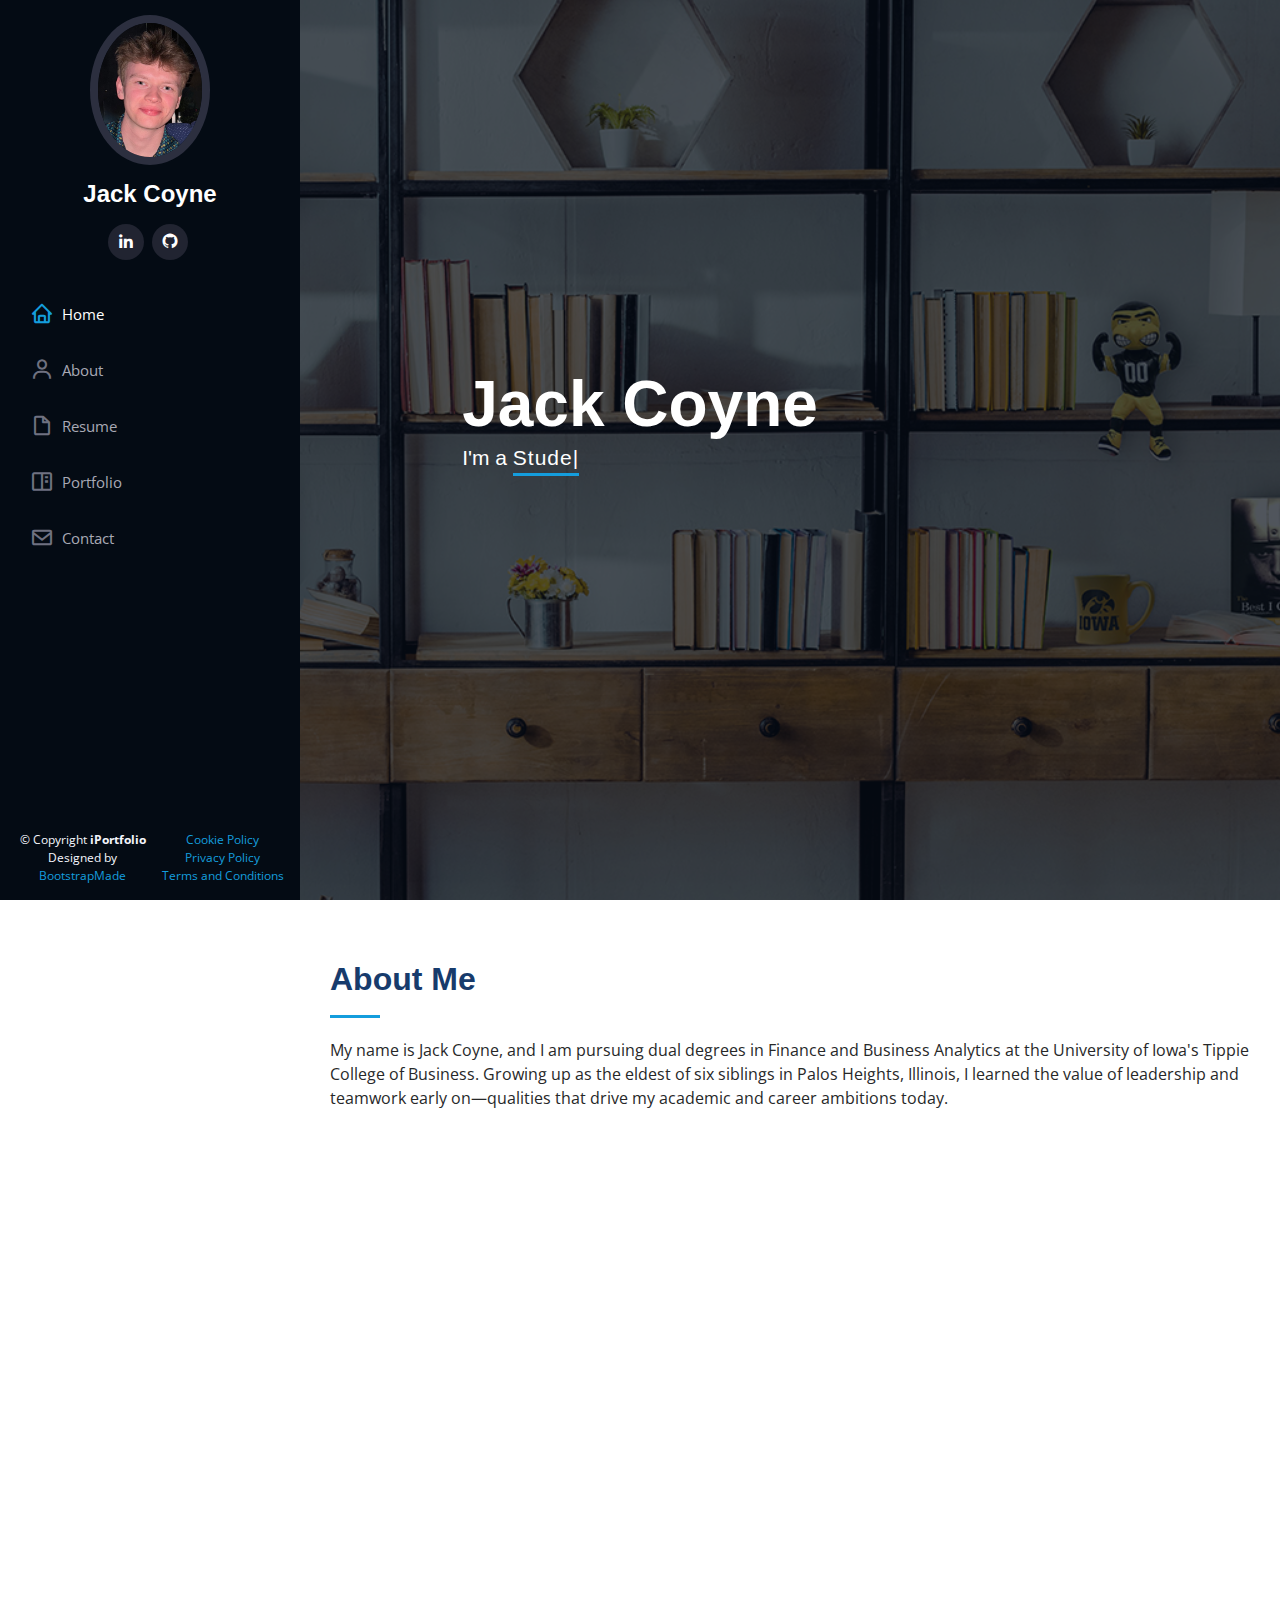
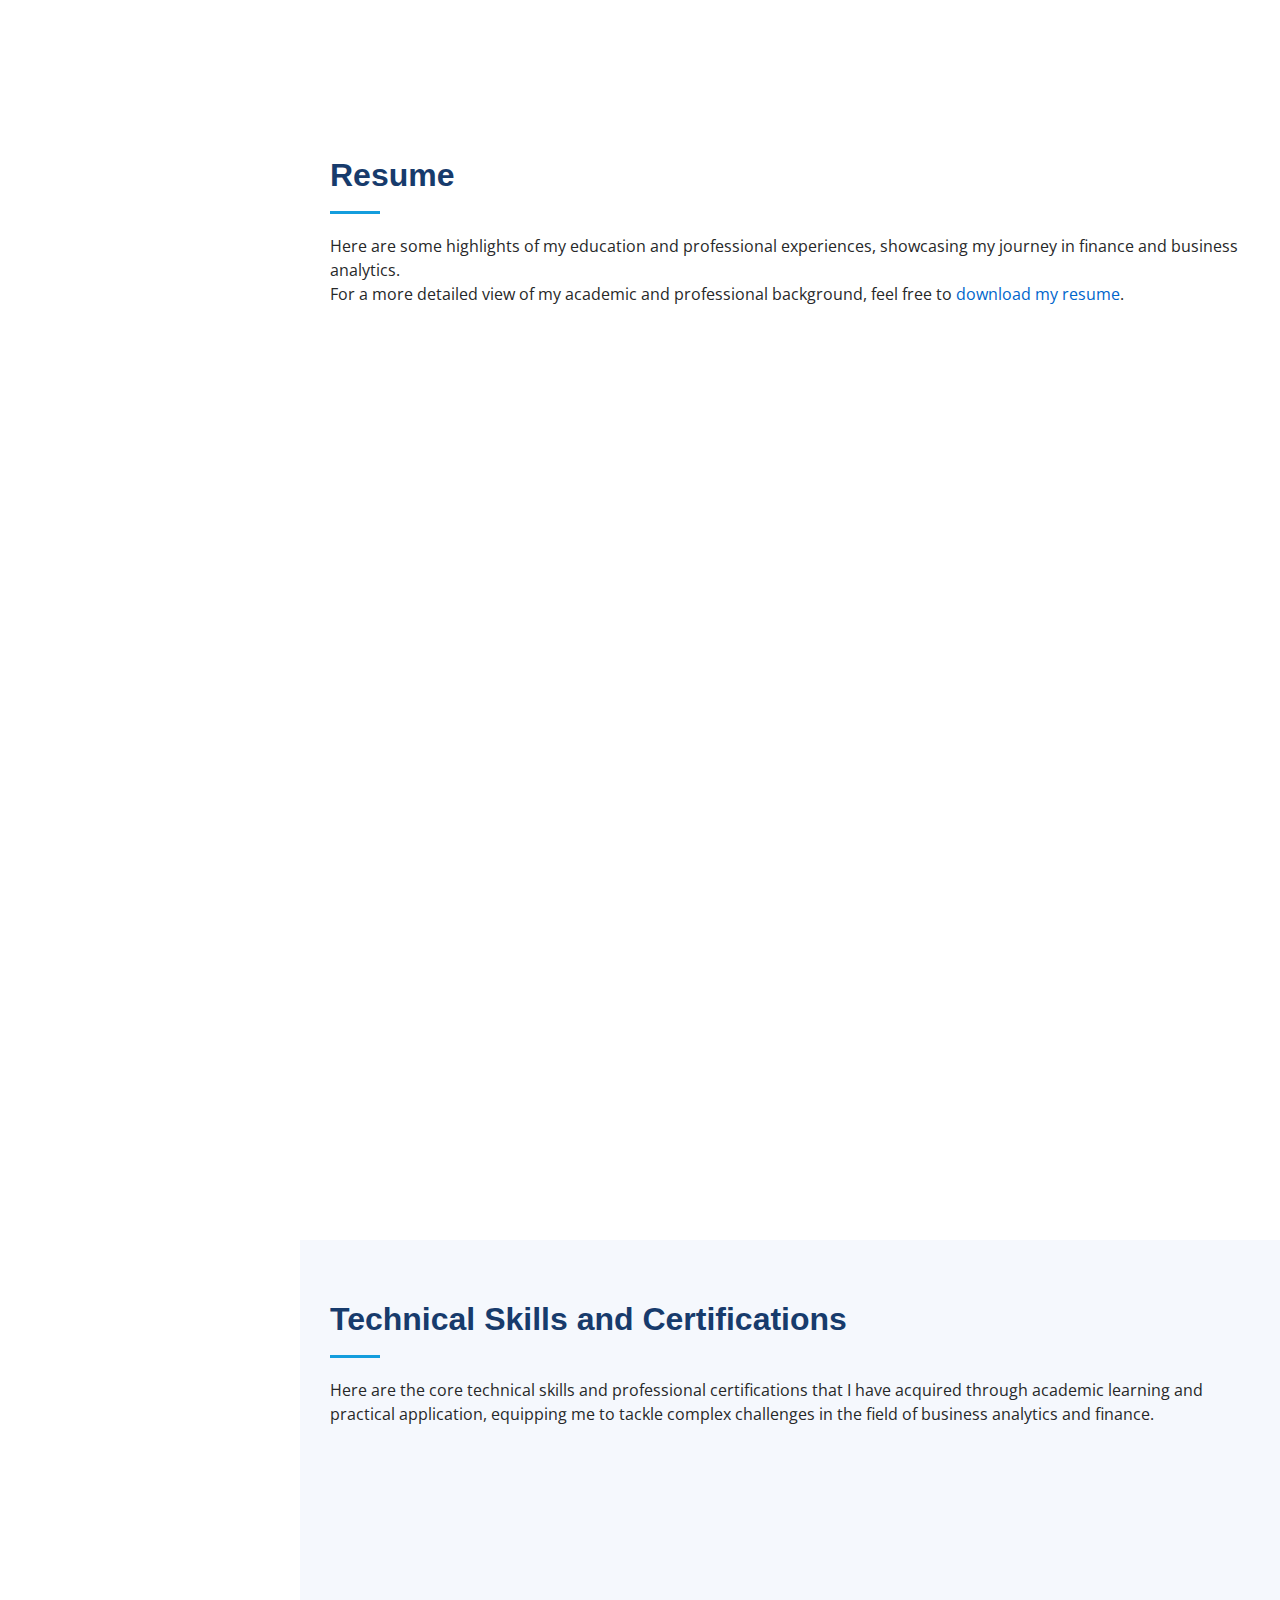
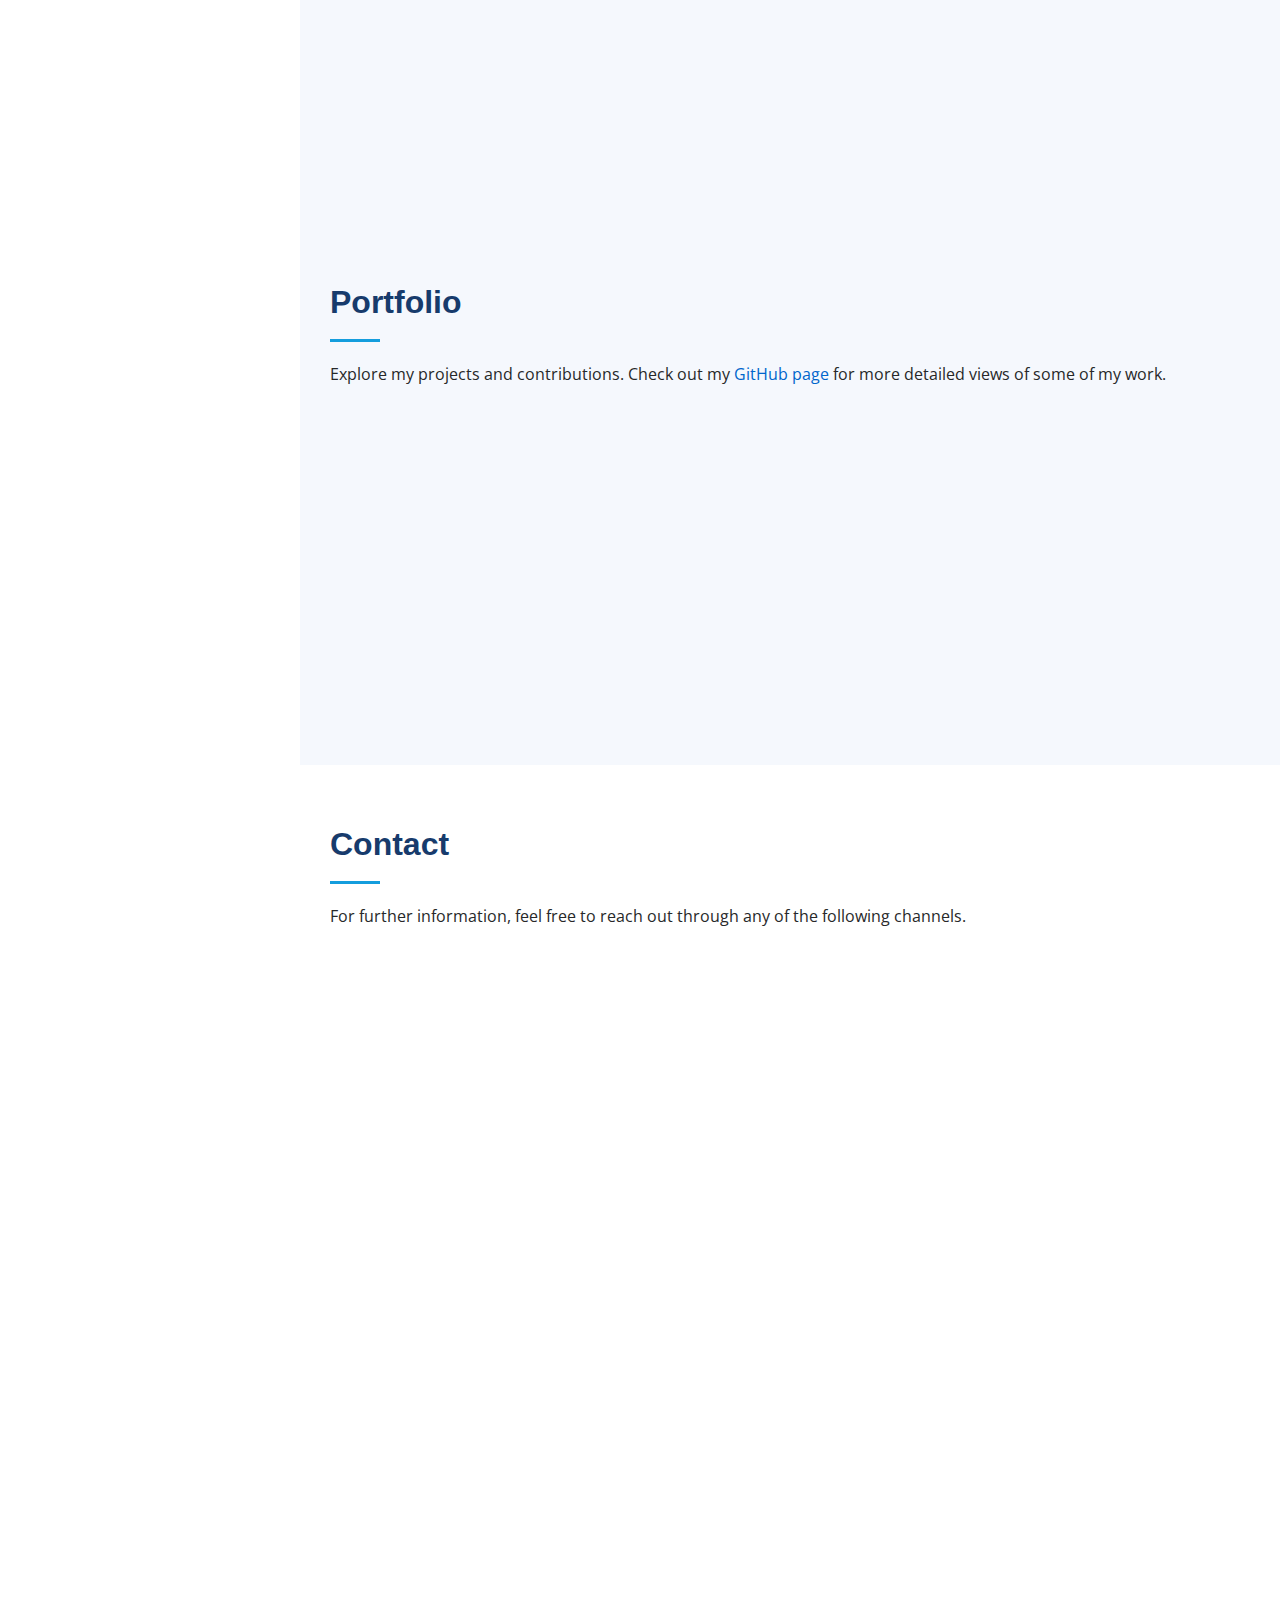
==== index.html @ c8253c07 "edits" ====
<!DOCTYPE html>
<html lang="en">

<head>
  <meta charset="utf-8">
  <meta content="width=device-width, initial-scale=1.0" name="viewport">

  <title>Jack Coyne Portfolio</title>
  <meta content="" name="description">
  <meta content="" name="keywords">

  <!-- Favicons -->
  <link href="assets/img/favicon.png" rel="icon">
  <link href="assets/img/apple-touch-icon.png" rel="apple-touch-icon">

  <!-- Google Fonts -->
  <link href="https://fonts.googleapis.com/css?family=Open+Sans:300,300i,400,400i,600,600i,700,700i&amp;Raleway:300,300i,400,400i,500,500i,600,600i,700,700i&amp;Poppins:300,300i,400,400i,500,500i,600,600i,700,700i" rel="stylesheet">

  <!-- Vendor CSS Files -->
  <link href="assets/vendor/aos/aos.css" rel="stylesheet">
  <link href="assets/vendor/bootstrap/css/bootstrap.min.css" rel="stylesheet">
  <link href="assets/vendor/bootstrap-icons/bootstrap-icons.css" rel="stylesheet">
  <link href="assets/vendor/boxicons/css/boxicons.min.css" rel="stylesheet">
  <link href="assets/vendor/glightbox/css/glightbox.min.css" rel="stylesheet">
  <link href="assets/vendor/swiper/swiper-bundle.min.css" rel="stylesheet">

  <!-- Template Main CSS File -->
  <link href="assets/css/style.css" rel="stylesheet">

  <!-- =======================================================
  * Template Name: iPortfolio
  * Template URL: https://bootstrapmade.com/iportfolio-bootstrap-portfolio-websites-template/
  * Updated: Mar 17 2024 with Bootstrap v5.3.3
  * Author: BootstrapMade.com
  * License: https://bootstrapmade.com/license/
  ======================================================== -->
</head>

<body>

  <!-- ======= Mobile nav toggle button ======= -->
  <i class="bi bi-list mobile-nav-toggle d-xl-none"></i>

  <!-- ======= Header ======= -->
  <header id="header">
    <div class="d-flex flex-column">

      <div class="profile">
        <img src="assets/img/profile-img.jpg" alt="" class="img-fluid rounded-circle">
        <h1 class="text-light"><a href="#hero">Jack Coyne</a></h1>
        <div class="social-links mt-3 text-center">
          <a href="https://www.linkedin.com/in/jackdcoyne/" class="linkedin" aria-label="Visit my LinkedIn profile"><i class="bx bxl-linkedin"></i></a>
          <a href="https://github.com/jackdcoyne" class="github" aria-label="Visit my GitHub profile"><i class="bx bxl-github"></i></a>
        </div>
      </div>

      <nav id="navbar" class="nav-menu navbar">
        <ul>
          <li><a href="#hero" class="nav-link scrollto active"><i class="bx bx-home"></i> <span>Home</span></a></li>
          <li><a href="#about" class="nav-link scrollto"><i class="bx bx-user"></i> <span>About</span></a></li>
          <li><a href="#resume" class="nav-link scrollto"><i class="bx bx-file-blank"></i> <span>Resume</span></a></li>
          <li><a href="#portfolio" class="nav-link scrollto"><i class="bx bx-book-content"></i> <span>Portfolio</span></a></li>
          <li><a href="#contact" class="nav-link scrollto"><i class="bx bx-envelope"></i> <span>Contact</span></a></li>
        </ul>
      </nav><!-- .nav-menu -->
    </div>
  </header><!-- End Header -->

  <!-- ======= Hero Section ======= -->
  <section id="hero" class="d-flex flex-column justify-content-center align-items-center">
    <div class="hero-container" data-aos="fade-in">
      <h1>Jack Coyne</h1>
      <p>I'm a <span class="typed" data-typed-items="Student at University of Iowa"></span></p>
    </div>
  </section><!-- End Hero -->
  
  <!-- ======= Main Section ======= -->
  <main id="main">
  
    <!-- ======= About Section ======= -->
    <section id="about" class="about">
      <div class="container">
        <div class="section-title">
          <h2>About Me</h2>
          <p>My name is Jack Coyne, and I am pursuing dual degrees in Finance and Business Analytics at the University of Iowa's Tippie College of Business. Growing up as the eldest of six siblings in Palos Heights, Illinois, I learned the value of leadership and teamwork early on—qualities that drive my academic and career ambitions today.</p>
        </div>

        <div class="row">
          <div class="col-lg-4" data-aos="fade-right">
            <img src="assets/img/profile-img.jpg" class="img-fluid" alt="">
          </div>
          <div class="col-lg-8 pt-4 pt-lg-0 content" data-aos="fade-left">
            <h3>Connecting Theory with Practice</h3>
            <p>
              In my studies, I actively seek to apply theoretical knowledge in practical settings, exploring the intersections of market trends and data-driven decision-making. My coursework and hands-on experiences, ranging from managing databases to designing user-centric digital products, underscore the importance of ethical standards and analytical precision in finance.
            </p>
            <div class="row">
              <div class="col-lg-6">
                <ul>
                  <li><i class="bi bi-chevron-right"></i> <strong>Birthday:</strong> <span>April 10, 2003</span></li>
                  <li><i class="bi bi-chevron-right"></i> <strong>Email:</strong> <span>jack-coyne@uiowa.edu</span></li>
                  <li><i class="bi bi-chevron-right"></i> <strong>Phone:</strong> <span>+708 941 9564</span></li>
                  <li><i class="bi bi-chevron-right"></i> <strong>City:</strong> <span>Palos Heights, IL</span></li>
                </ul>
              </div>
              <div class="col-lg-6">
                <ul>
                  <li><i class="bi bi-chevron-right"></i> <strong>Age:</strong> <span>21</span></li>
                  <li><i class="bi bi-chevron-right"></i> <strong>Degree:</strong> <span>Bachelor</span></li>
                  <li><i class="bi bi-chevron-right"></i> <strong>Major:</strong> <span>Finance | Business Analytics</span></li>
                  <li><i class="bi bi-chevron-right"></i> <strong>Year:</strong> <span>Junior</span></li>
                </ul>
              </div>
            </div>
            <p>
              Beyond the classroom, I nurture my passions through hobbies like playing pool, golfing, and attending sports events. My interest in media and music, with favorites ranging from movies like 'Good Will Hunting' and 'The Big Short' to music from Mac Miller and Led Zeppelin, provides a creative outlet and personal balance.
            </p>
          </div>
        </div>
      </div>
    </section>
    <!-- End About Section -->

    <!-- ======= Resume Section ======= -->
    <section id="resume" class="resume">
      <div class="container">

          <div class="section-title">
              <h2>Resume</h2>
              <p>Here are some highlights of my education and professional experiences, showcasing my journey in finance and business analytics.</p>
              <p>For a more detailed view of my academic and professional background, feel free to <a href="assets/img/Jack_Coyne_Resume_(2).pdf" target="_blank">download my resume</a>.</p>
          </div>

          <div class="row">
              <div class="col-lg-6" data-aos="fade-up">
                  <h3 class="resume-title">Education</h3>
                  <div class="resume-item">
                    <h4>Bachelor of Business Administration<br>
                        <span style="font-size: 0.8em;">Finance &amp; Business Analytics and Information Systems</span>
                    </h4>
                    <h5>University of Iowa, Iowa City, IA</h5>
                    <p><em>Anticipated May 2025</em></p>
                    <ul>
                        <li>GPA: 3.44, Major GPA: 3.67</li>
                        <li>Relevant Coursework: Corporate Finance, Database Management, Data Wrangling, Digital Product Management, Financial Accounting, Investment Management, Statistics for Business</li>
                    </ul>
                </div>            

                  <h3 class="resume-title">Course Project Experience</h3>
                  <div class="resume-item">
                      <h4>Data Wrangling</h4>
                      <p>Utilized R to perform statistical analysis and visualized market trends from datasets related to the 2008 housing crisis.</p>
                  </div>
                  <div class="resume-item">
                      <h4>Database Management</h4>
                      <p>Developed SQL queries and managed a database with Oracle APEX, focusing on data-driven insights for business decision-making.</p>
                  </div>
                  <div class="resume-item">
                      <h4>Digital Product Management</h4>
                      <p>Implemented Agile methodologies to design and deploy web applications, enhancing user experience and operational efficiency.</p>
                  </div>
              </div>

              <div class="col-lg-6" data-aos="fade-up" data-aos-delay="100">
                  <h3 class="resume-title">Professional Experience</h3>
                  <div class="resume-item">
                    <h4>Data Validation and Risk Management Intern</h4>
                    <h5>CME Group, Chicago, IL</h5>
                    <p><em>May 2024 – Present</em></p>
                    <ul>
                    </ul>
                  </div>
                  <div class="resume-item">
                      <h4>Parking Attendant</h4>
                      <h5>University of Iowa Parking and Transportation, Iowa City, IA</h5>
                      <p><em>January 2024 – Present</em></p>
                      <ul>
                        <li>Supported the efficient management of daily parking operations, contributing to the smooth handling of transactions.</li>
                        <li>Provided prompt and effective assistance for parking-related inquiries, enhancing customer service and operational flow.</li>                    
                      </ul>
                  </div>
                  <div class="resume-item">
                      <h4>Groundskeeper</h4>
                      <h5>Cog Hill Golf and Country Club, Lemont, IL</h5>
                      <p><em>May 2022 – January 2024</em></p>
                      <ul>
                          <li>Part of a team that maintained golf course conditions for major events like the Junior PGA tournament.</li>
                          <li>Trained new employees, enhancing team performance and maintenance standards.</li>
                      </ul>
                  </div>
              </div>
          </div>

      </div>
    </section><!-- End Resume Section -->

    <!-- ======= Skills Section ======= -->
    <section id="skills" class="skills section-bg">
      <div class="container">

        <div class="section-title">
          <h2>Technical Skills and Certifications</h2>
          <p>Here are the core technical skills and professional certifications that I have acquired through academic learning and practical application, equipping me to tackle complex challenges in the field of business analytics and finance.</p>
        </div>

        <div class="row">
          <!-- Excel Skill -->
          <div class="col-lg-4 col-md-6 icon-box" data-aos="fade-up">
            <div class="icon"><i class="bi bi-grid-1x2-fill"></i></div>
            <h3 class="title">Excel</h3>
            <p class="description">Advanced proficiency in spreadsheet management, financial modeling, and data analysis.</p>
          </div>

          <!-- HTML/CSS Skill -->
          <div class="col-lg-4 col-md-6 icon-box" data-aos="fade-up" data-aos-delay="100">
            <div class="icon"><i class="bi bi-code-slash"></i></div>
            <h3 class="title">HTML/CSS</h3>
            <p class="description">Skilled in creating well-structured and styled web content for effective user interfaces.</p>
          </div>

          <!-- Python & R Skills -->
          <div class="col-lg-4 col-md-6 icon-box" data-aos="fade-up" data-aos-delay="200">
            <div class="icon"><i class="bi bi-braces-asterisk"></i></div>
            <h3 class="title">Python & R</h3>
            <p class="description">Expertise in statistical programming, data visualization, and machine learning applications.</p>
          </div>

          <!-- SQL Skill -->
          <div class="col-lg-4 col-md-6 icon-box" data-aos="fade-up" data-aos-delay="300">
            <div class="icon"><i class="bi bi-server"></i></div>
            <h3 class="title">SQL</h3>
            <p class="description">Competent in managing databases, performing complex queries, and optimizing data retrieval.</p>
          </div>

          <!-- Certifications -->
          <div class="col-lg-4 col-md-6 icon-box" data-aos="fade-up" data-aos-delay="400">
            <div class="icon"><i class="bi bi-award"></i></div>
            <h3 class="title">Certifications</h3>
            <p class="description">Holds Bloomberg Market Concepts and Environmental Social Governance certifications.</p>
          </div>
        </div>

      </div>
    </section>
    <!-- End Skills Section -->

    <!-- ======= Portfolio Section ======= -->
    <section id="portfolio" class="portfolio section-bg">
      <div class="container">

        <div class="section-title">
          <h2>Portfolio</h2>
          <p>Explore my projects and contributions. Check out my <a href="https://github.com/jackdcoyne">GitHub page</a> for more detailed views of some of my work.</p>
        </div>

        <div class="row portfolio-container" data-aos="fade-up" data-aos-delay="100">

          <div class="col-lg-4 col-md-6 portfolio-item filter-data">
            <div class="portfolio-wrap">
              <img src="assets/img/portfolio/portfolio-1.jpg" class="img-fluid" alt="Data Wrangling Course Project">
              <div class="portfolio-links">
                <a href="assets/img/portfolio/portfolio-1.jpg" data-gallery="portfolioGallery" class="portfolio-lightbox" title="2008 Housing Crisis Analysis with R"><i class="bx bx-plus"></i></a>
                <a href="https://jackcoyne.me/dwproject" title="More Details"><i class="bx bx-link"></i></a>
              </div>
            </div>
          </div>

          <div class="col-lg-4 col-md-6 portfolio-item filter-data">
            <div class="portfolio-wrap">
              <img src="assets/img/portfolio/portfolio-2.jpg" class="img-fluid" alt="Database Management Course Project">
              <div class="portfolio-links">
                <a href="assets/img/portfolio/portfolio-2.jpg" data-gallery="portfolioGallery" class="portfolio-lightbox" title="NCAA Baseketball Database with SQL"><i class="bx bx-plus"></i></a>
                <a href="https://jackcoyne.me/dbmproject" title="More Details"><i class="bx bx-link"></i></a>
              </div>
            </div>
          </div>

          <div class="col-lg-4 col-md-6 portfolio-item filter-app">
            <div class="portfolio-wrap">
              <img src="assets/img/portfolio/portfolio-3.jpg" class="img-fluid" alt="Digital Product Management Course Project">
              <div class="portfolio-links">
                <a href="assets/img/portfolio/portfolio-3.jpg" data-gallery="portfolioGallery" class="portfolio-lightbox" title="Portfolio Website Project"><i class="bx bx-plus"></i></a>
                <a href="https://jackcoyne.me/dpmproject" title="More Details"><i class="bx bx-link"></i></a>
              </div>
            </div>
          </div>

        </div>

      </div>
    </section>
    <!-- End Portfolio Section -->

    <!-- Contact Section -->
    <section id="contact" class="contact">
      <div class="container">
        <div class="section-title">
          <h2>Contact</h2>
          <p>For further information, feel free to reach out through any of the following channels.</p>
        </div>

        <!-- Google Form Embed -->
        <iframe src="https://docs.google.com/forms/d/e/1FAIpQLSfcIklXqAqquYyLLfKfJHYn8RPZfSNvso99Ibtkhv9EHsDFsg/viewform?embedded=true" style="border:0" allowfullscreen="" loading="lazy"></iframe>
      </div>
    </section>
    <!-- End Contact Section -->
  
  </main><!-- End #main -->

  <!-- ======= Footer ======= -->
  <footer id="footer">
    <div class="copyright-credits">
      &copy; Copyright <strong><span>iPortfolio</span></strong>
      <br>Designed by <a href="https://bootstrapmade.com" class="copyright-link">BootstrapMade</a>
    </div>
    <div class="links">
      <a href="https://jackcoyne.me/cookie-policy">Cookie Policy</a>
      <br><a href="https://jackcoyne.me/privacy-policy">Privacy Policy</a>
      <br><a href="https://jackcoyne.me/terms-conditions">Terms and Conditions</a>
    </div>
  </footer>
  <!-- End Footer -->

  <a href="#hero" class="back-to-top d-flex align-items-center justify-content-center" aria-label="Back to top"><i class="bi bi-arrow-up-short"></i></a>

  <!-- Vendor JS Files -->
  <script src="assets/vendor/purecounter/purecounter_vanilla.js"></script>
  <script src="assets/vendor/aos/aos.js"></script>
  <script src="assets/vendor/bootstrap/js/bootstrap.bundle.min.js"></script>
  <script src="assets/vendor/glightbox/js/glightbox.min.js"></script>
  <script src="assets/vendor/isotope-layout/isotope.pkgd.min.js"></script>
  <script src="assets/vendor/swiper/swiper-bundle.min.js"></script>
  <script src="assets/vendor/typed.js/typed.umd.js"></script>
  <script src="assets/vendor/waypoints/noframework.waypoints.js"></script>
  <script src="assets/vendor/php-email-form/validate.js"></script>

  <!-- Template Main JS File -->
  <script src="assets/js/main.js"></script>

  <!-- Cookie Consent Banner -->
  <div id="cookieConsentBanner" style="display: none;">
    <div>
      <p>This site uses cookies to improve navigation and analyze usage. By continuing to use this site, you agree to the use of cookies. For details, visit the <a href="https://jackcoyne.me/cookie-policy">Cookie Policy</a>.<button id="acceptButton">OK</button>
    </div>
  </div>

  <!-- Google tag (gtag.js) -->
  <script async src="https://www.googletagmanager.com/gtag/js?id=G-61XTPJ1F43"></script>
  <script>
    window.dataLayer = window.dataLayer || [];
    function gtag(){dataLayer.push(arguments);}
    gtag('js', new Date());

    gtag('config', 'G-61XTPJ1F43');
  </script>

</body>

</html>
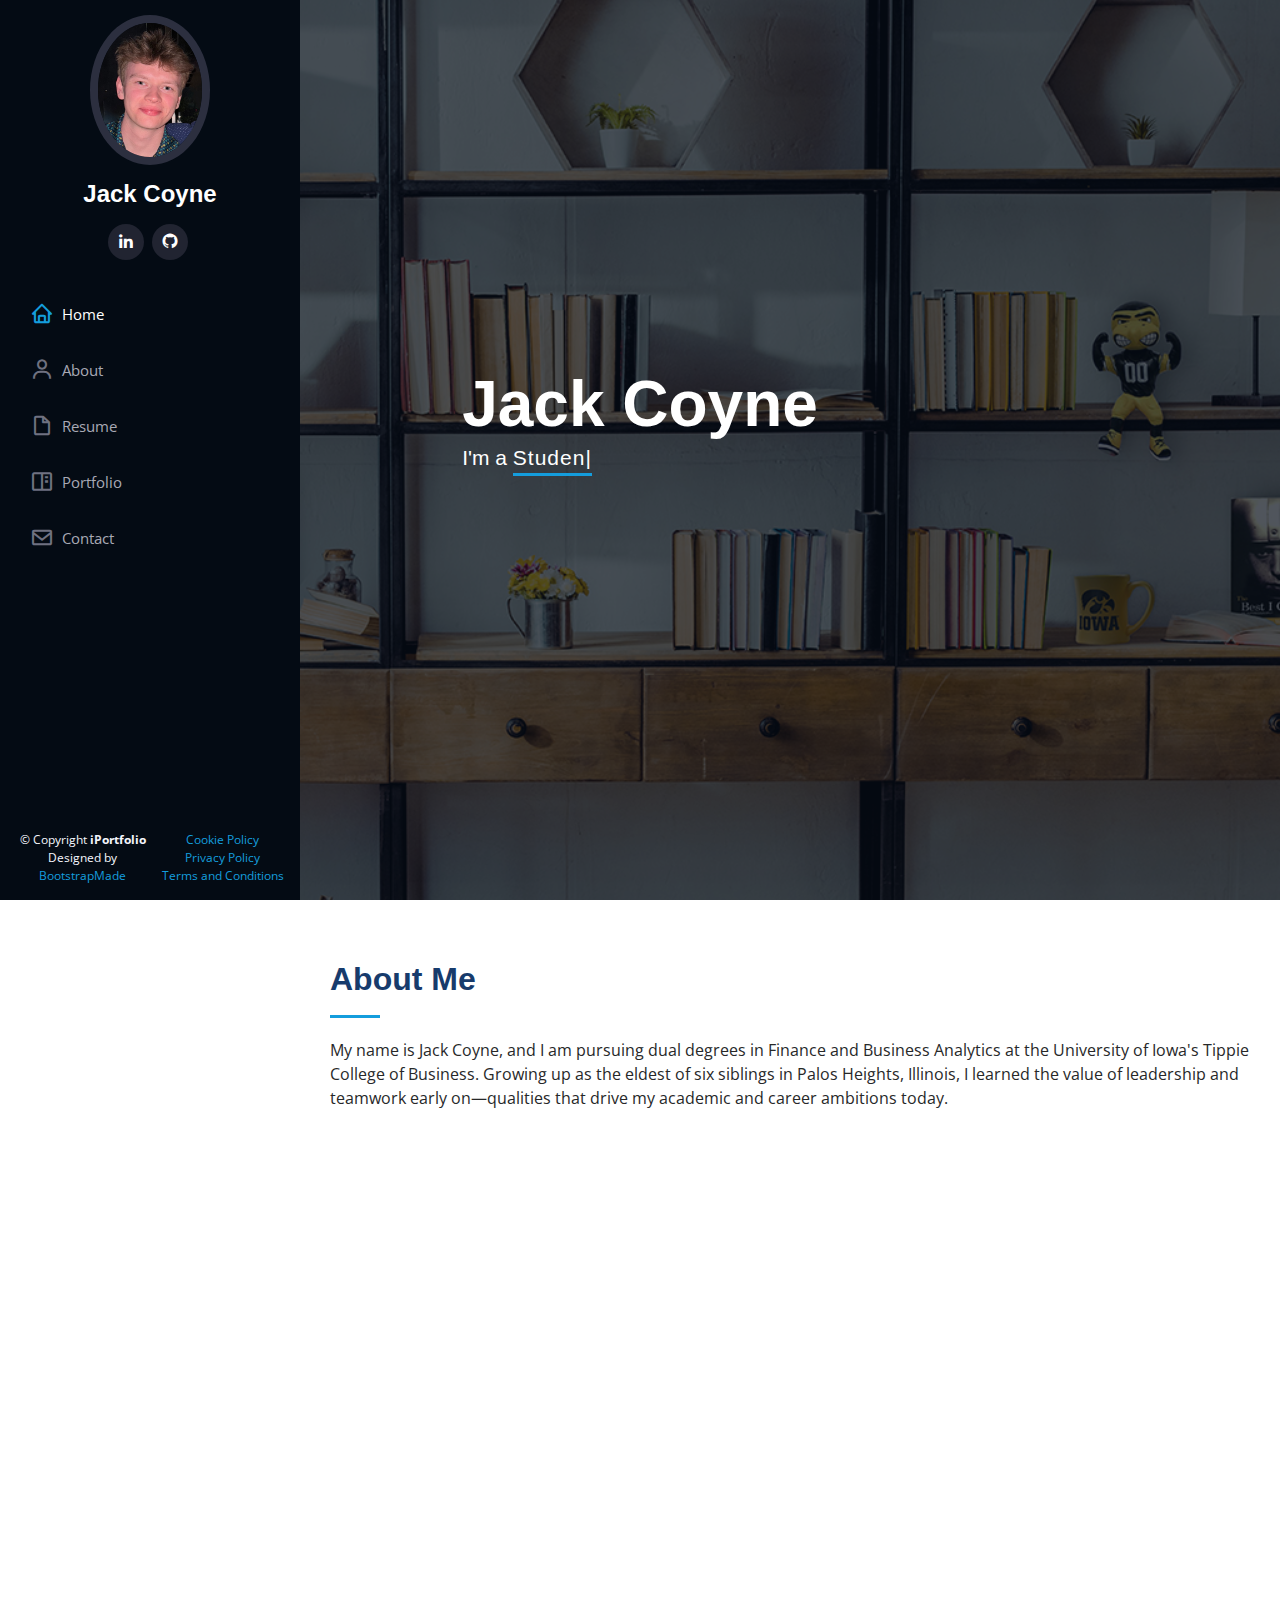
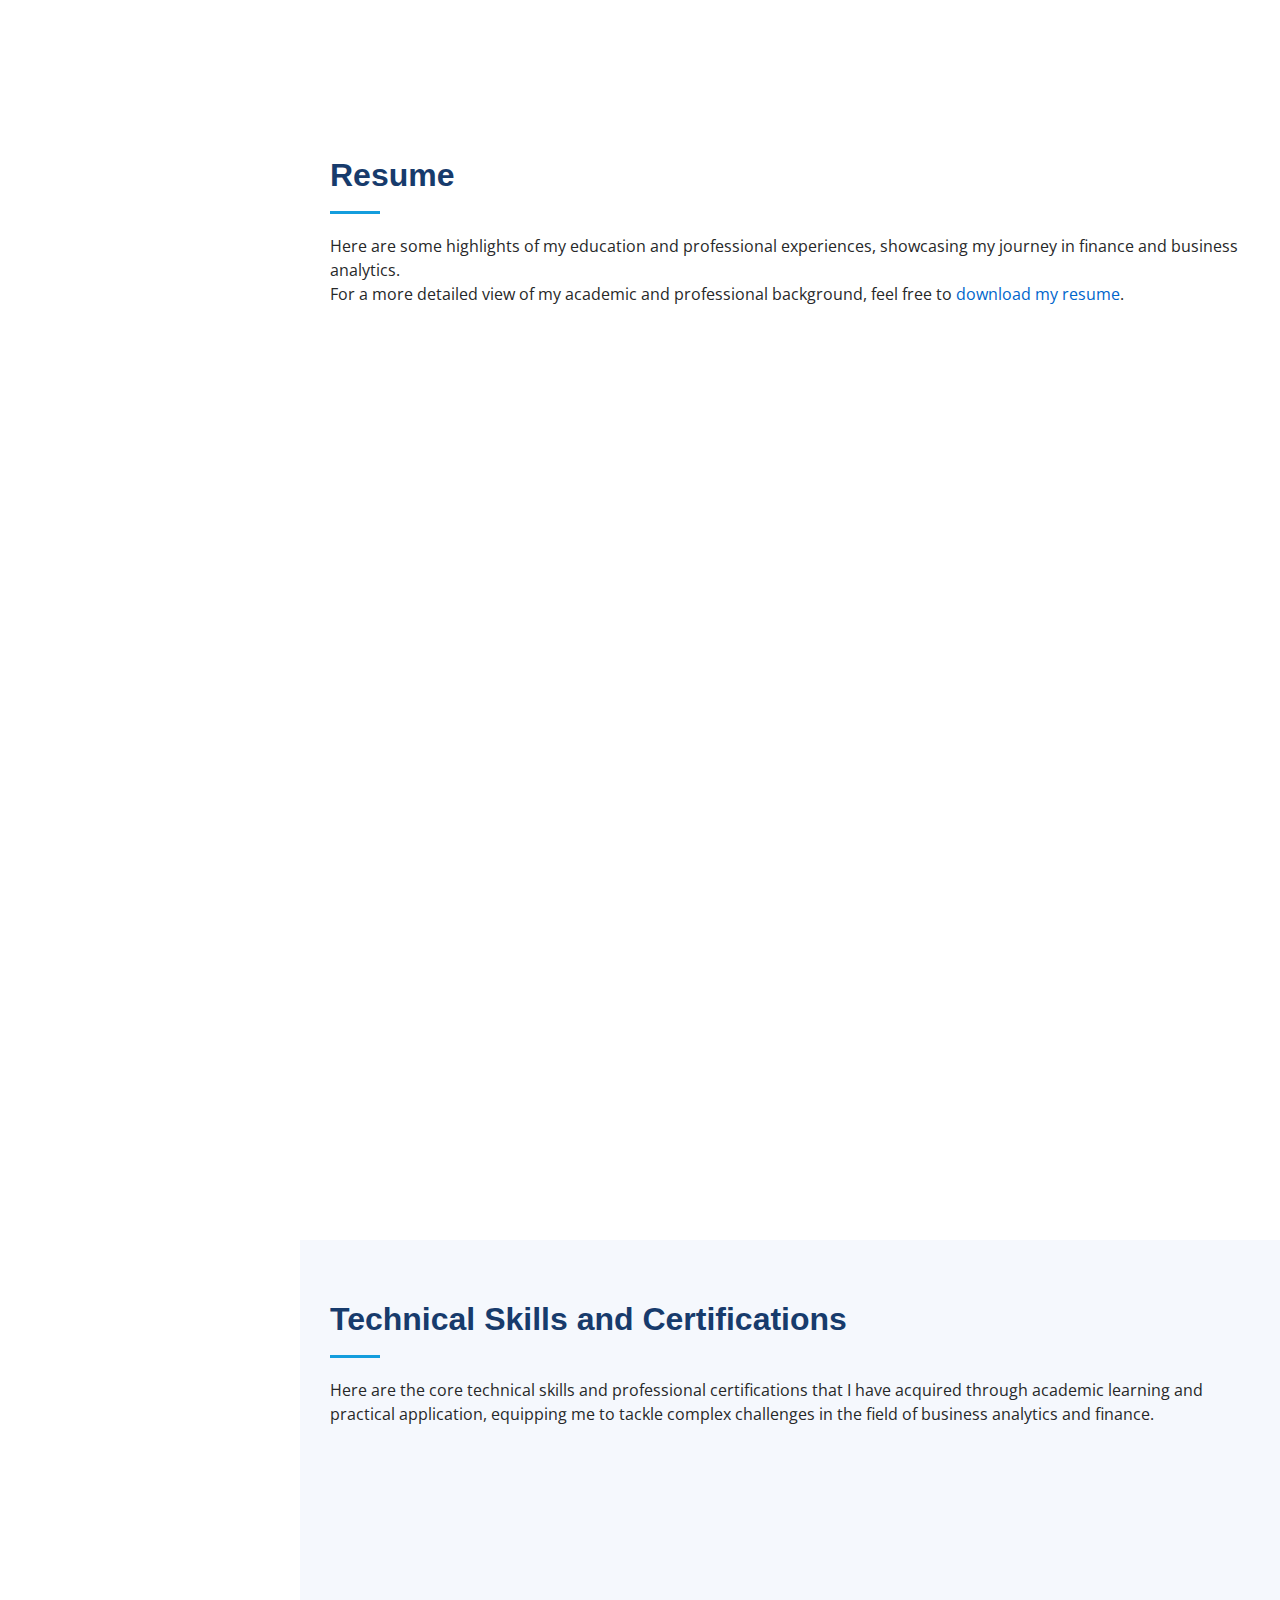
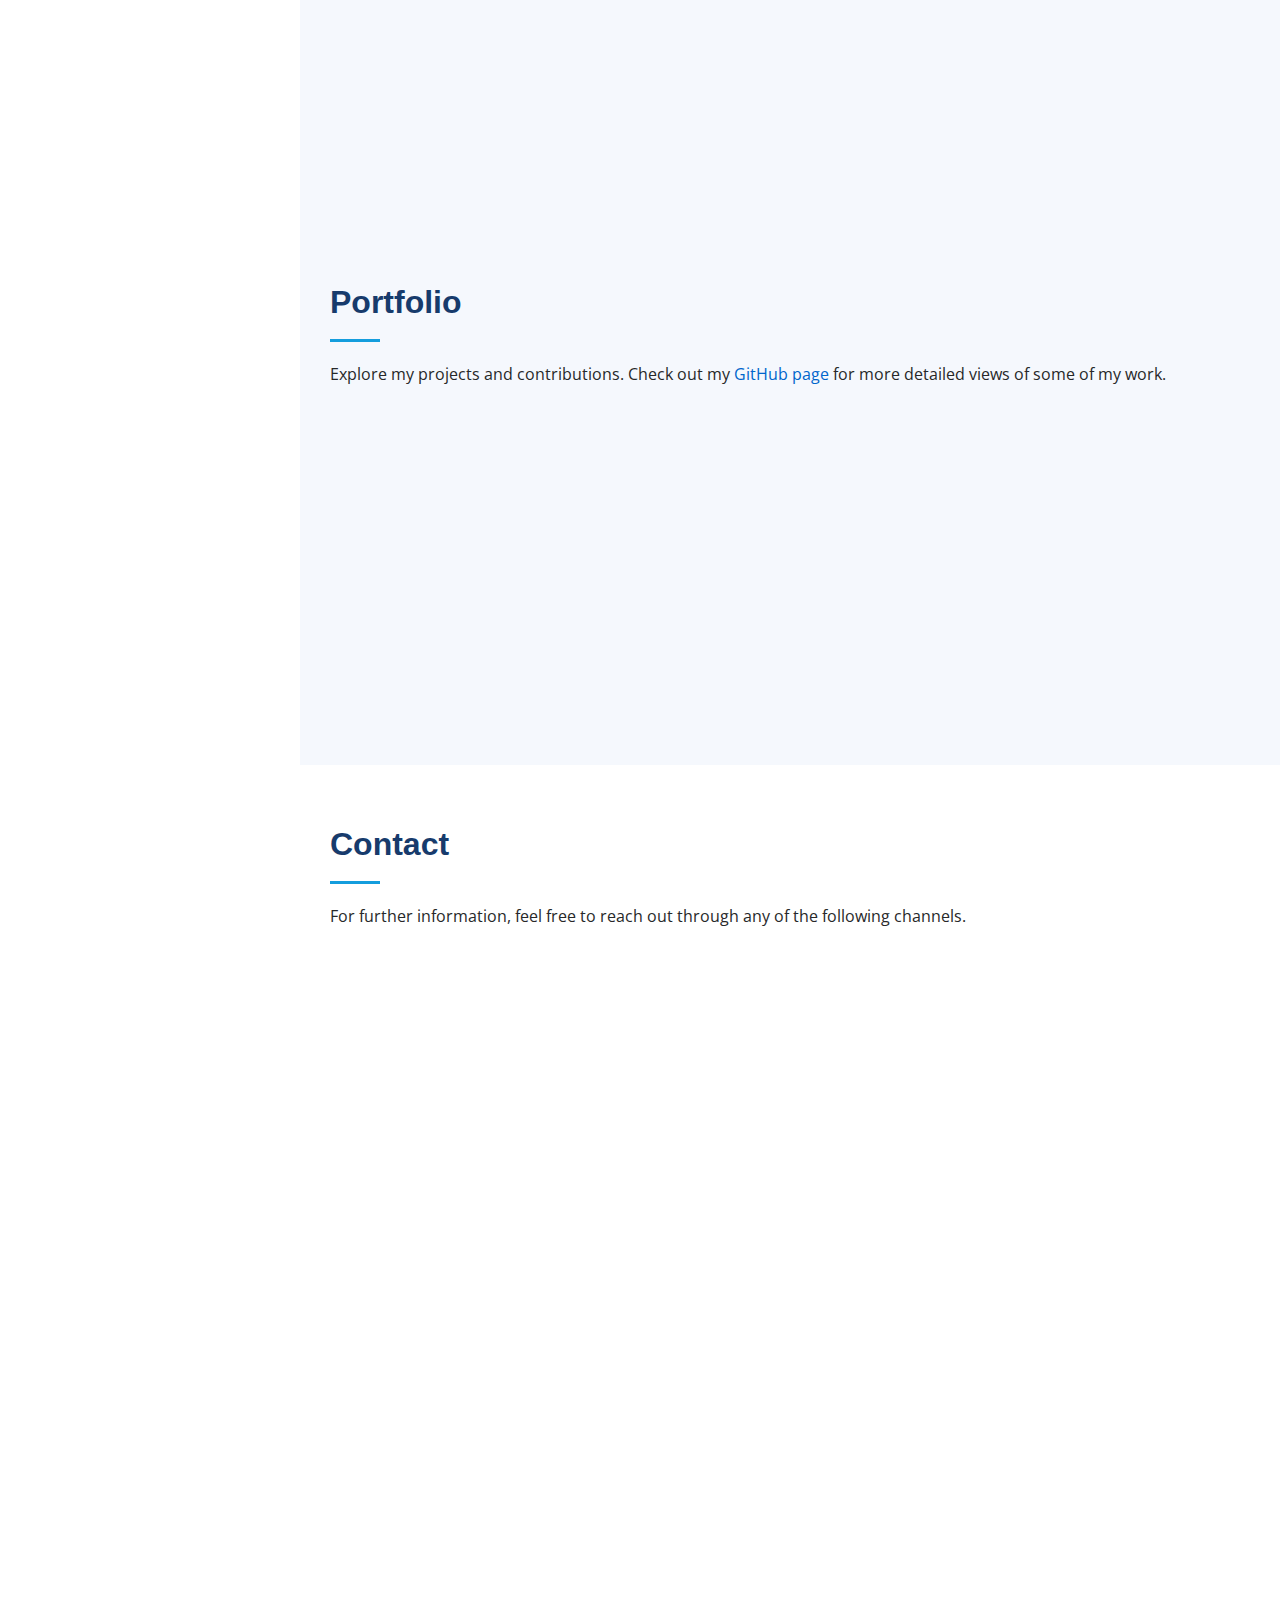
==== commit f030f4f6: "google analytics reconfig" ====
--- a/index.html
+++ b/index.html
@@ -338,7 +338,7 @@
   <script src="assets/js/main.js"></script>
 
   <!-- Cookie Consent Banner -->
-  <div id="cookieConsentBanner" style="display: none;">
+  <div class="cookieConsentBanner" style="display: none;">
     <div>
       <p>This site uses cookies to improve navigation and analyze usage. By continuing to use this site, you agree to the use of cookies. For details, visit the <a href="https://jackcoyne.me/cookie-policy">Cookie Policy</a>.<button id="acceptButton">OK</button>
     </div>
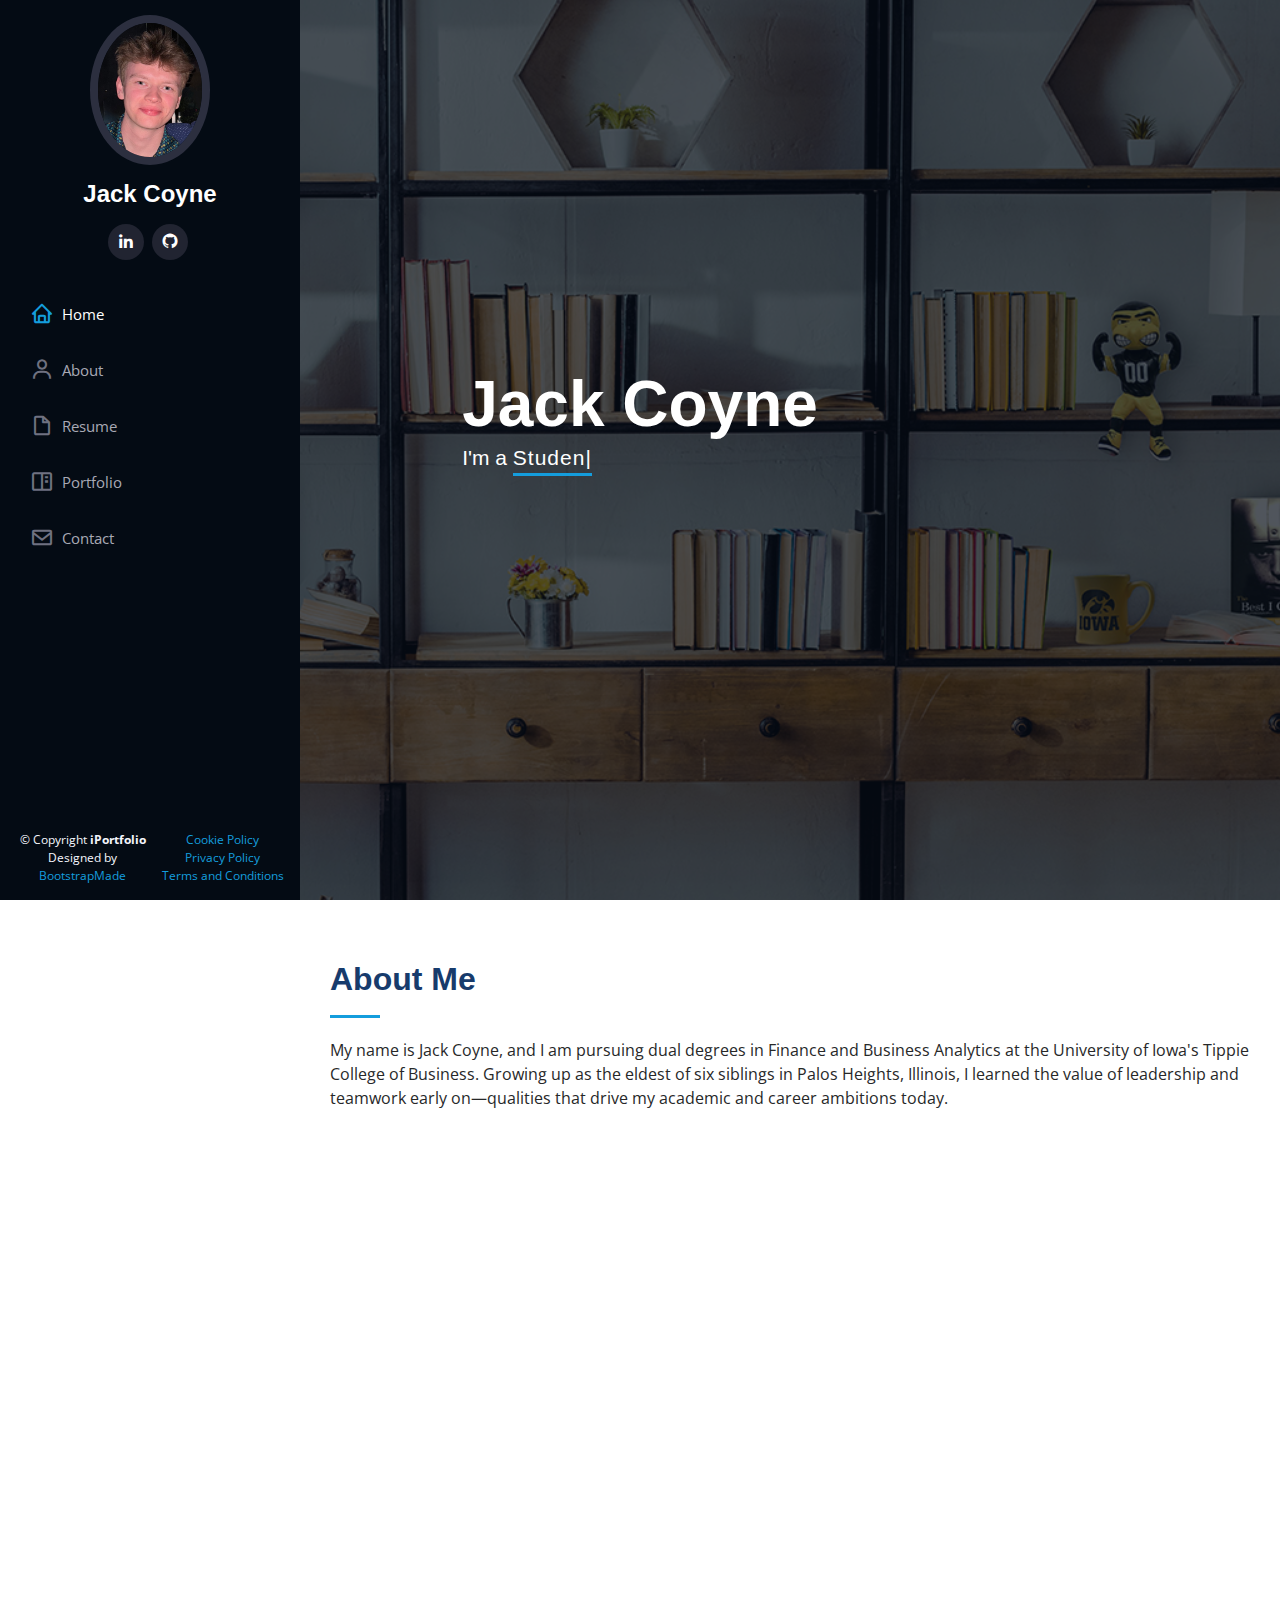
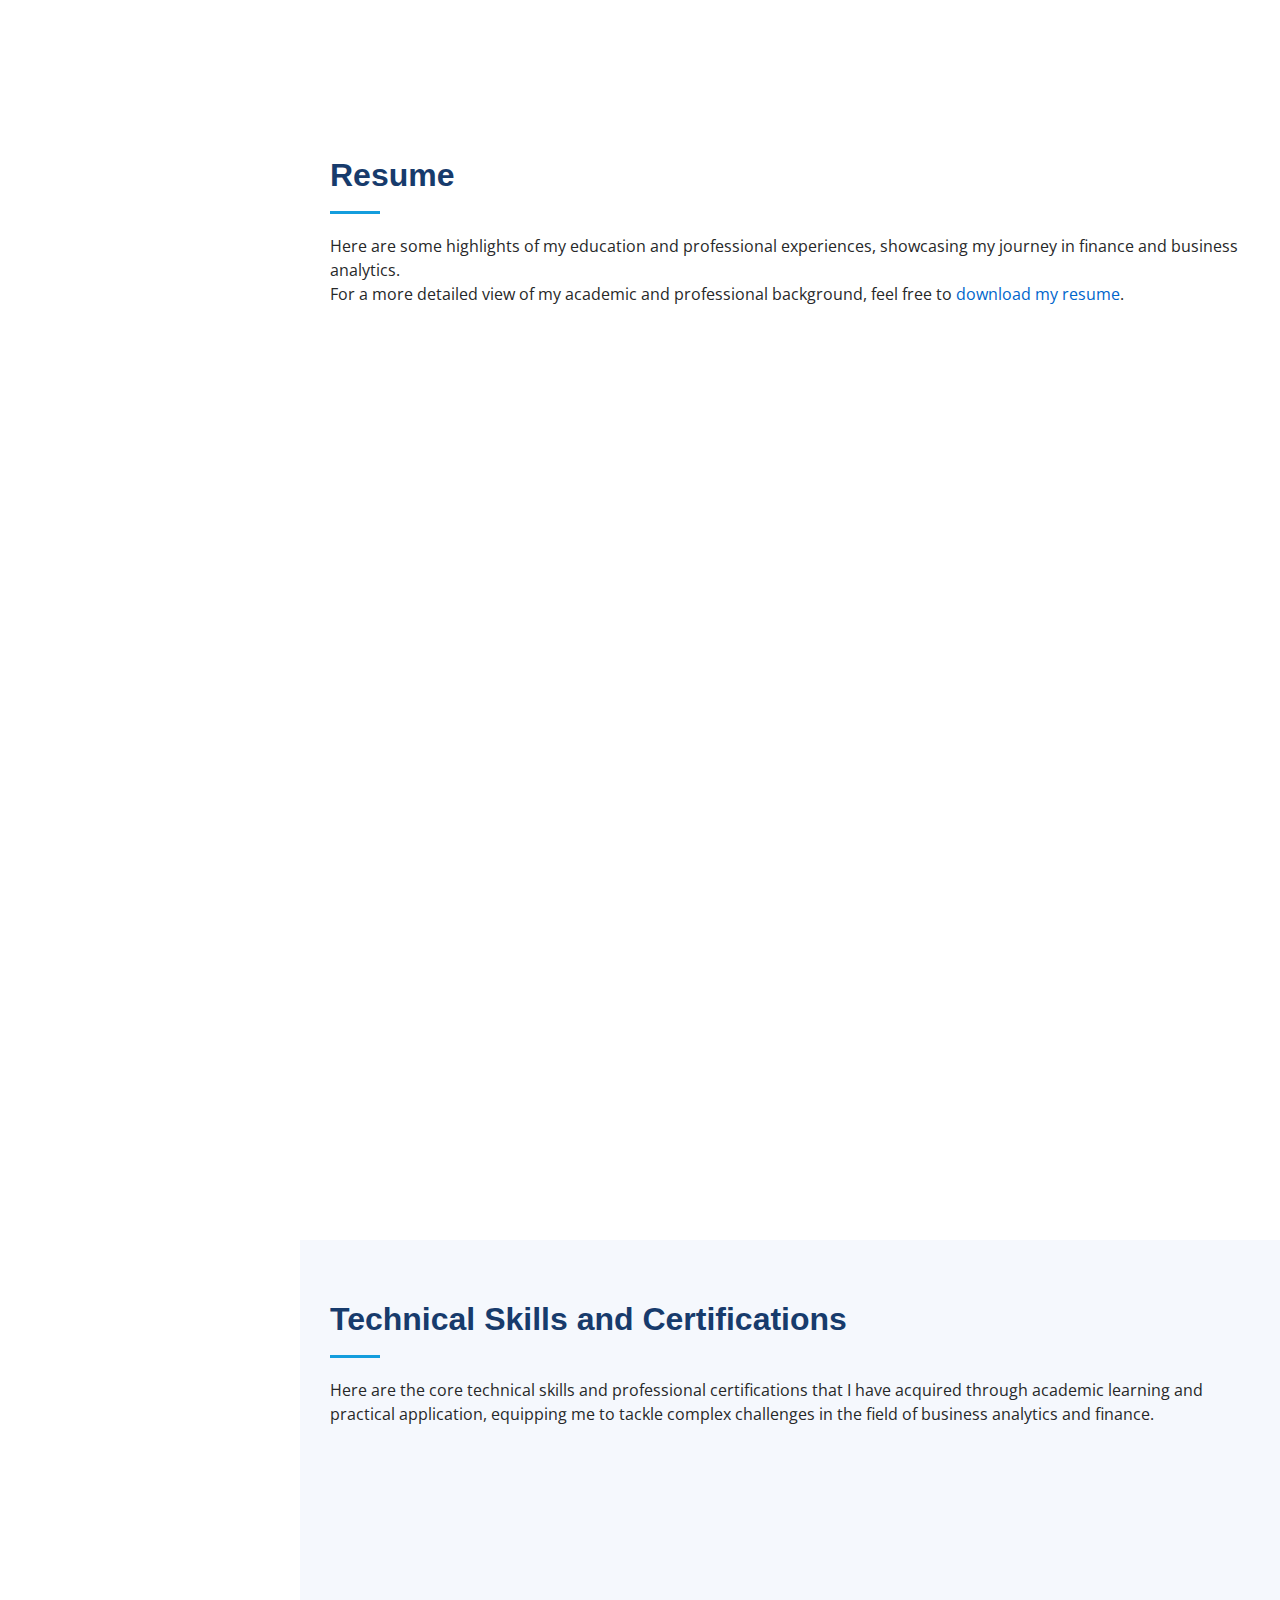
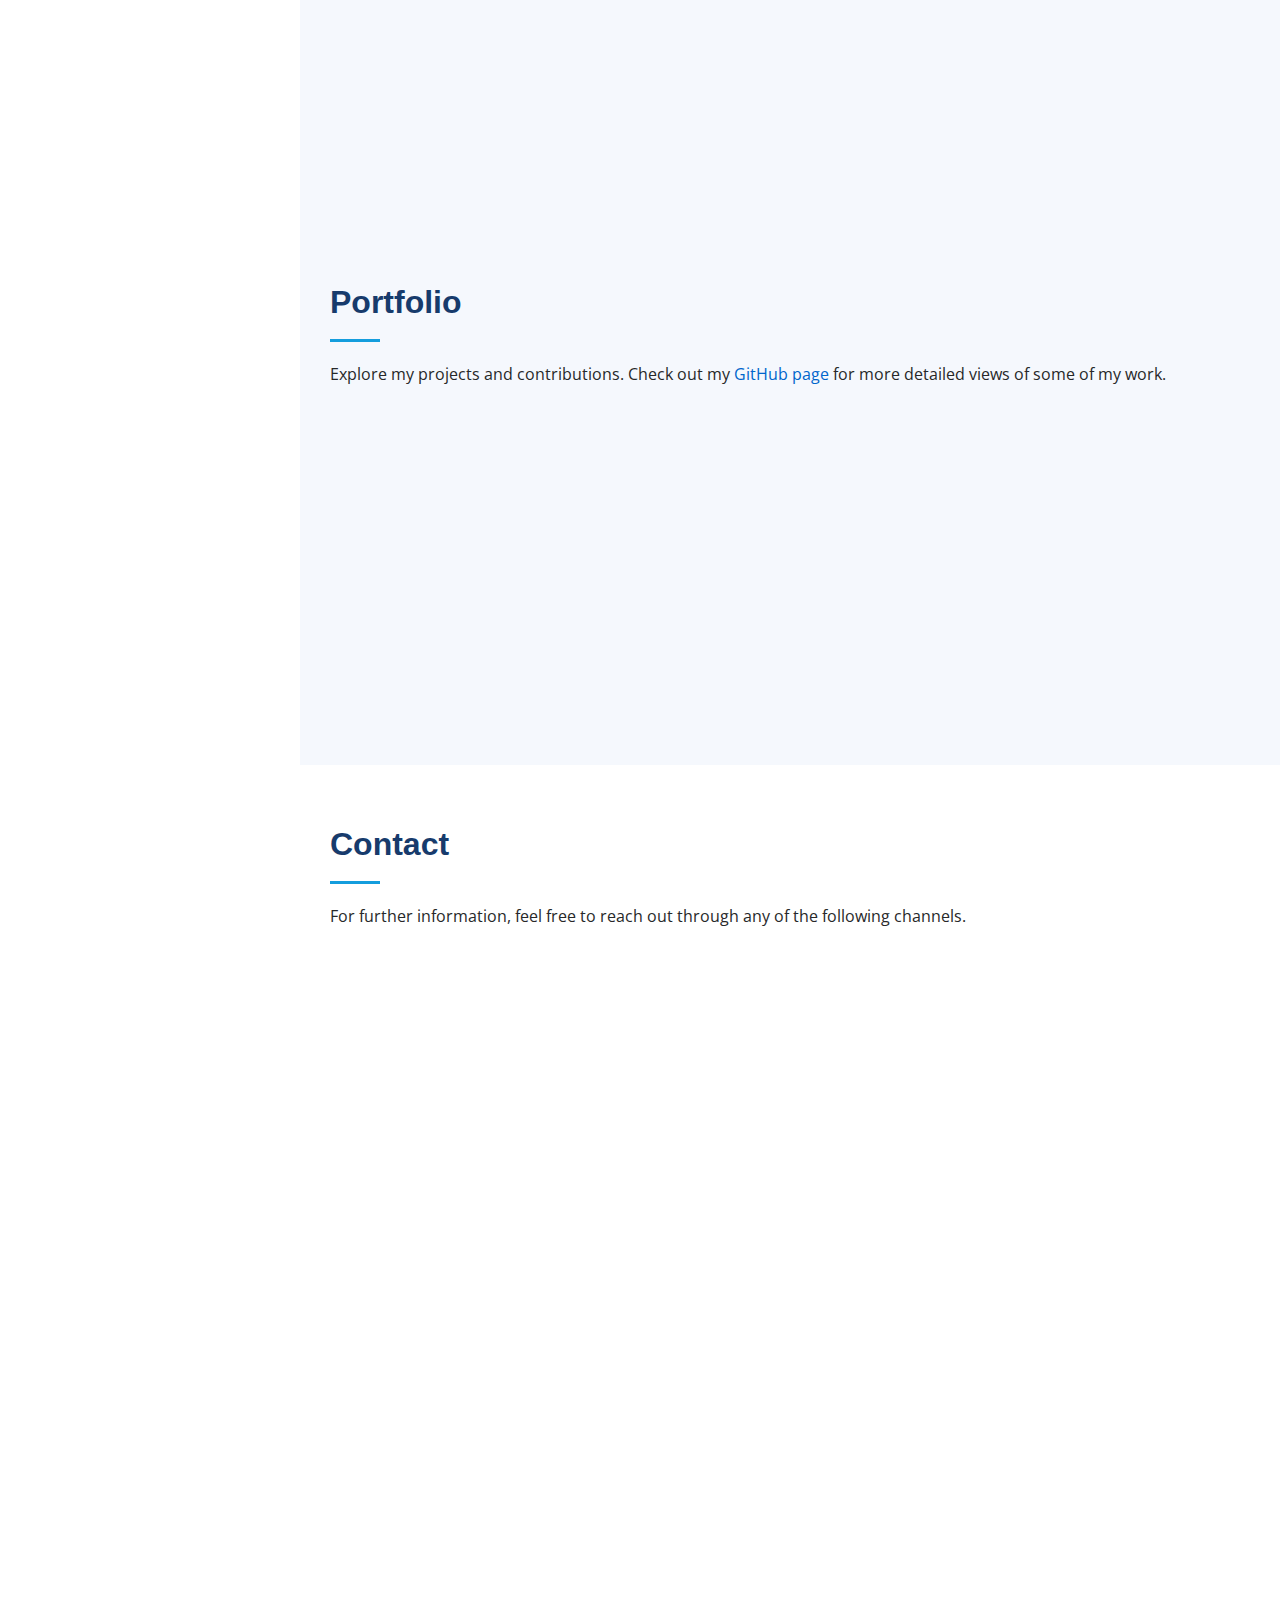
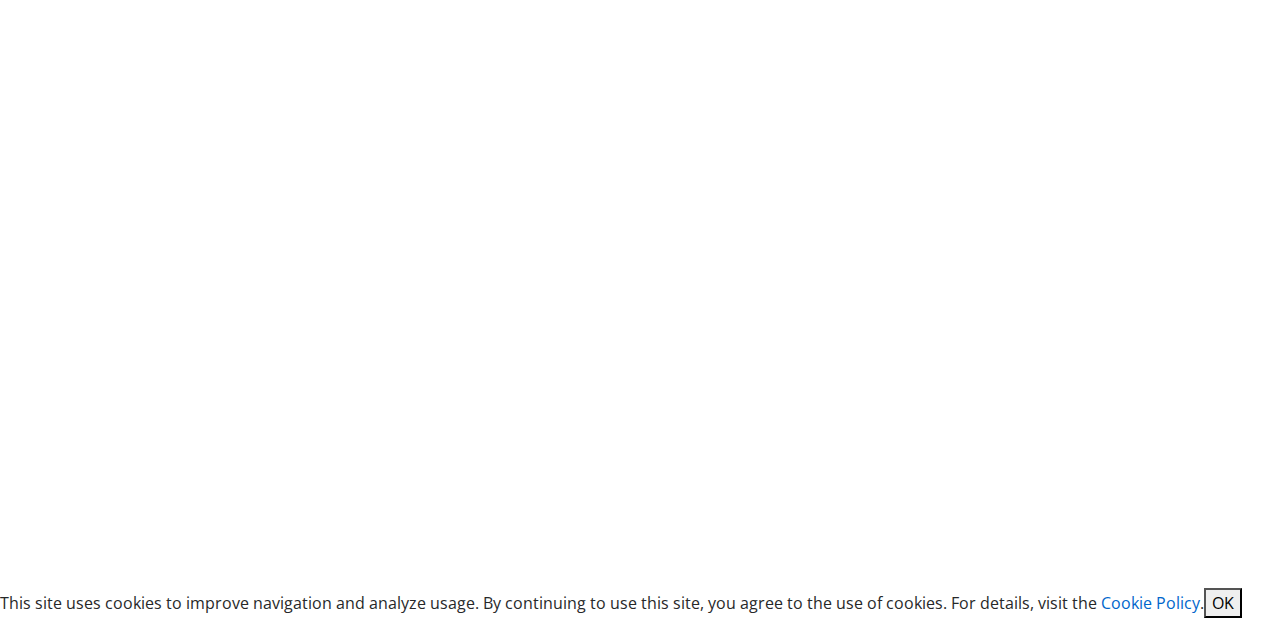
==== commit fc233bfd: "google analytics reconfig" ====
--- a/index.html
+++ b/index.html
@@ -333,6 +333,7 @@
   <script src="assets/vendor/typed.js/typed.umd.js"></script>
   <script src="assets/vendor/waypoints/noframework.waypoints.js"></script>
   <script src="assets/vendor/php-email-form/validate.js"></script>
+  <script src="assets/js/cookie-consent.js"></script>
 
   <!-- Template Main JS File -->
   <script src="assets/js/main.js"></script>
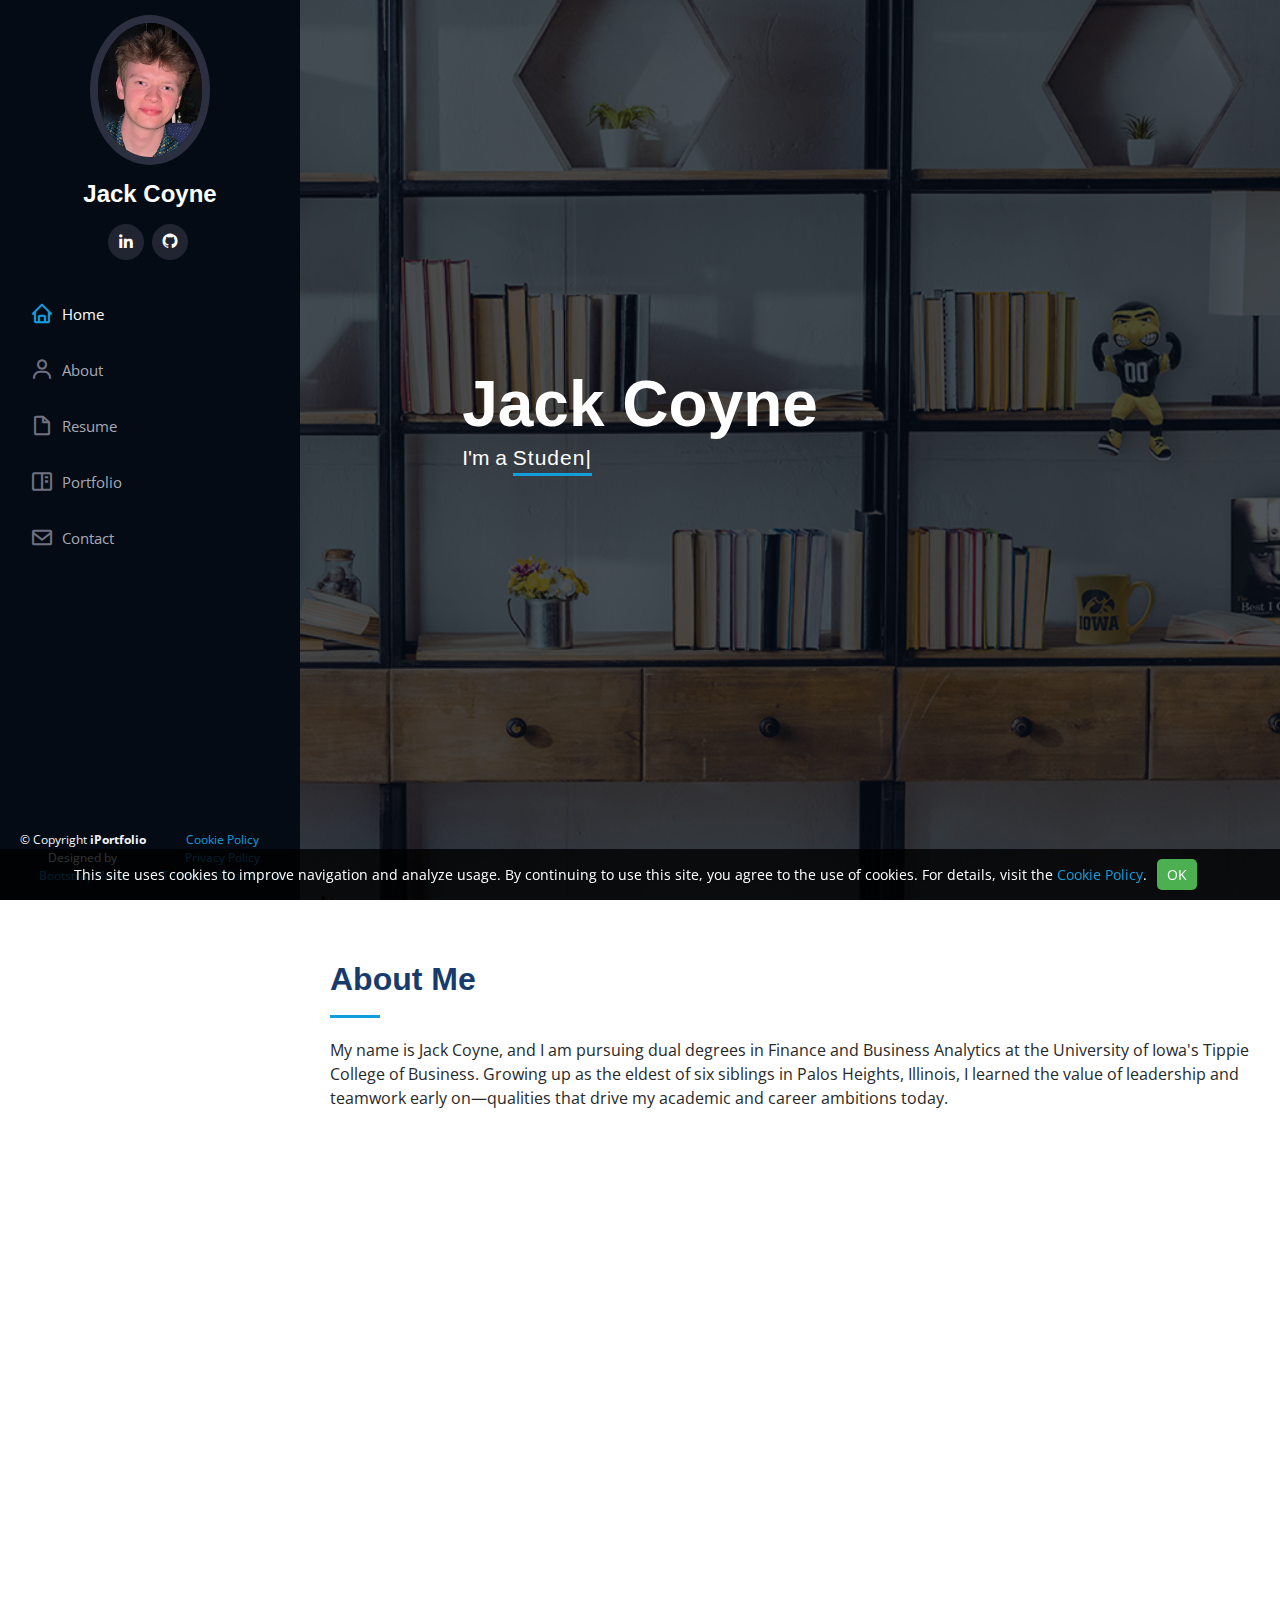
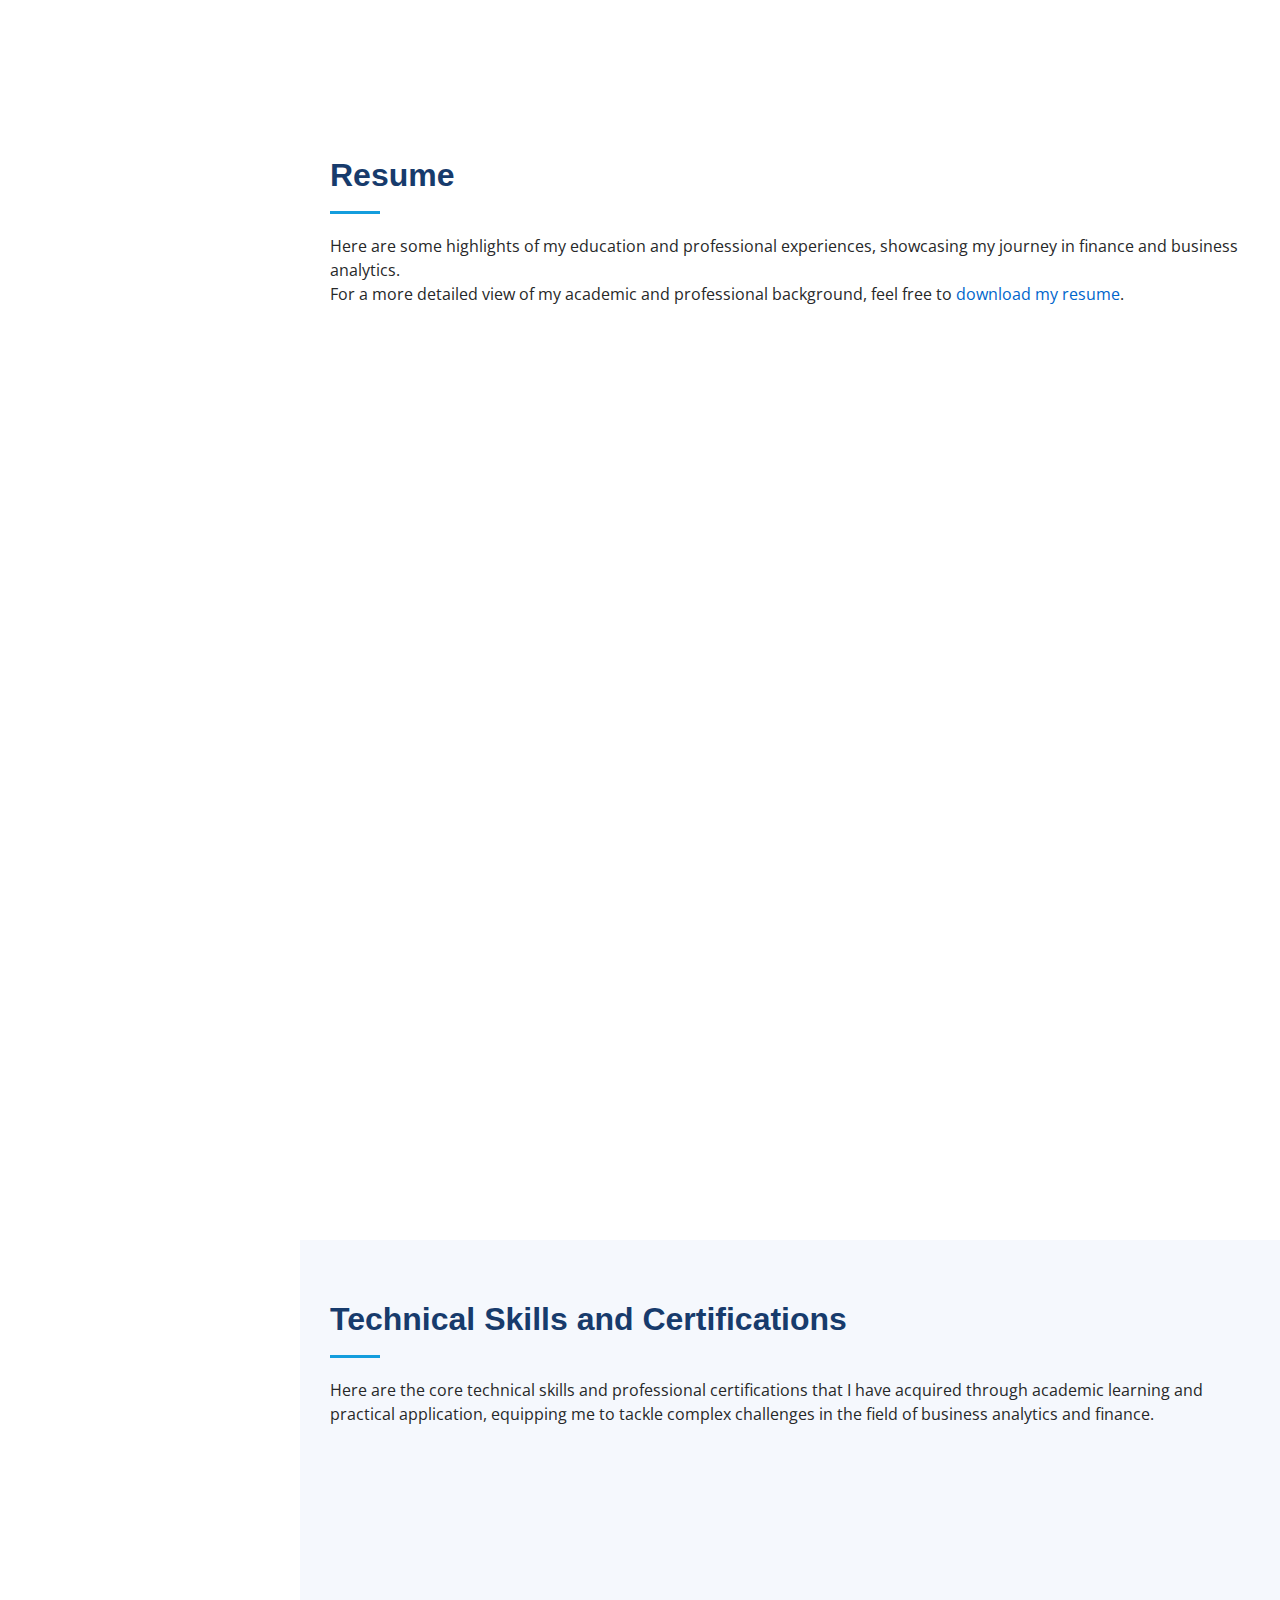
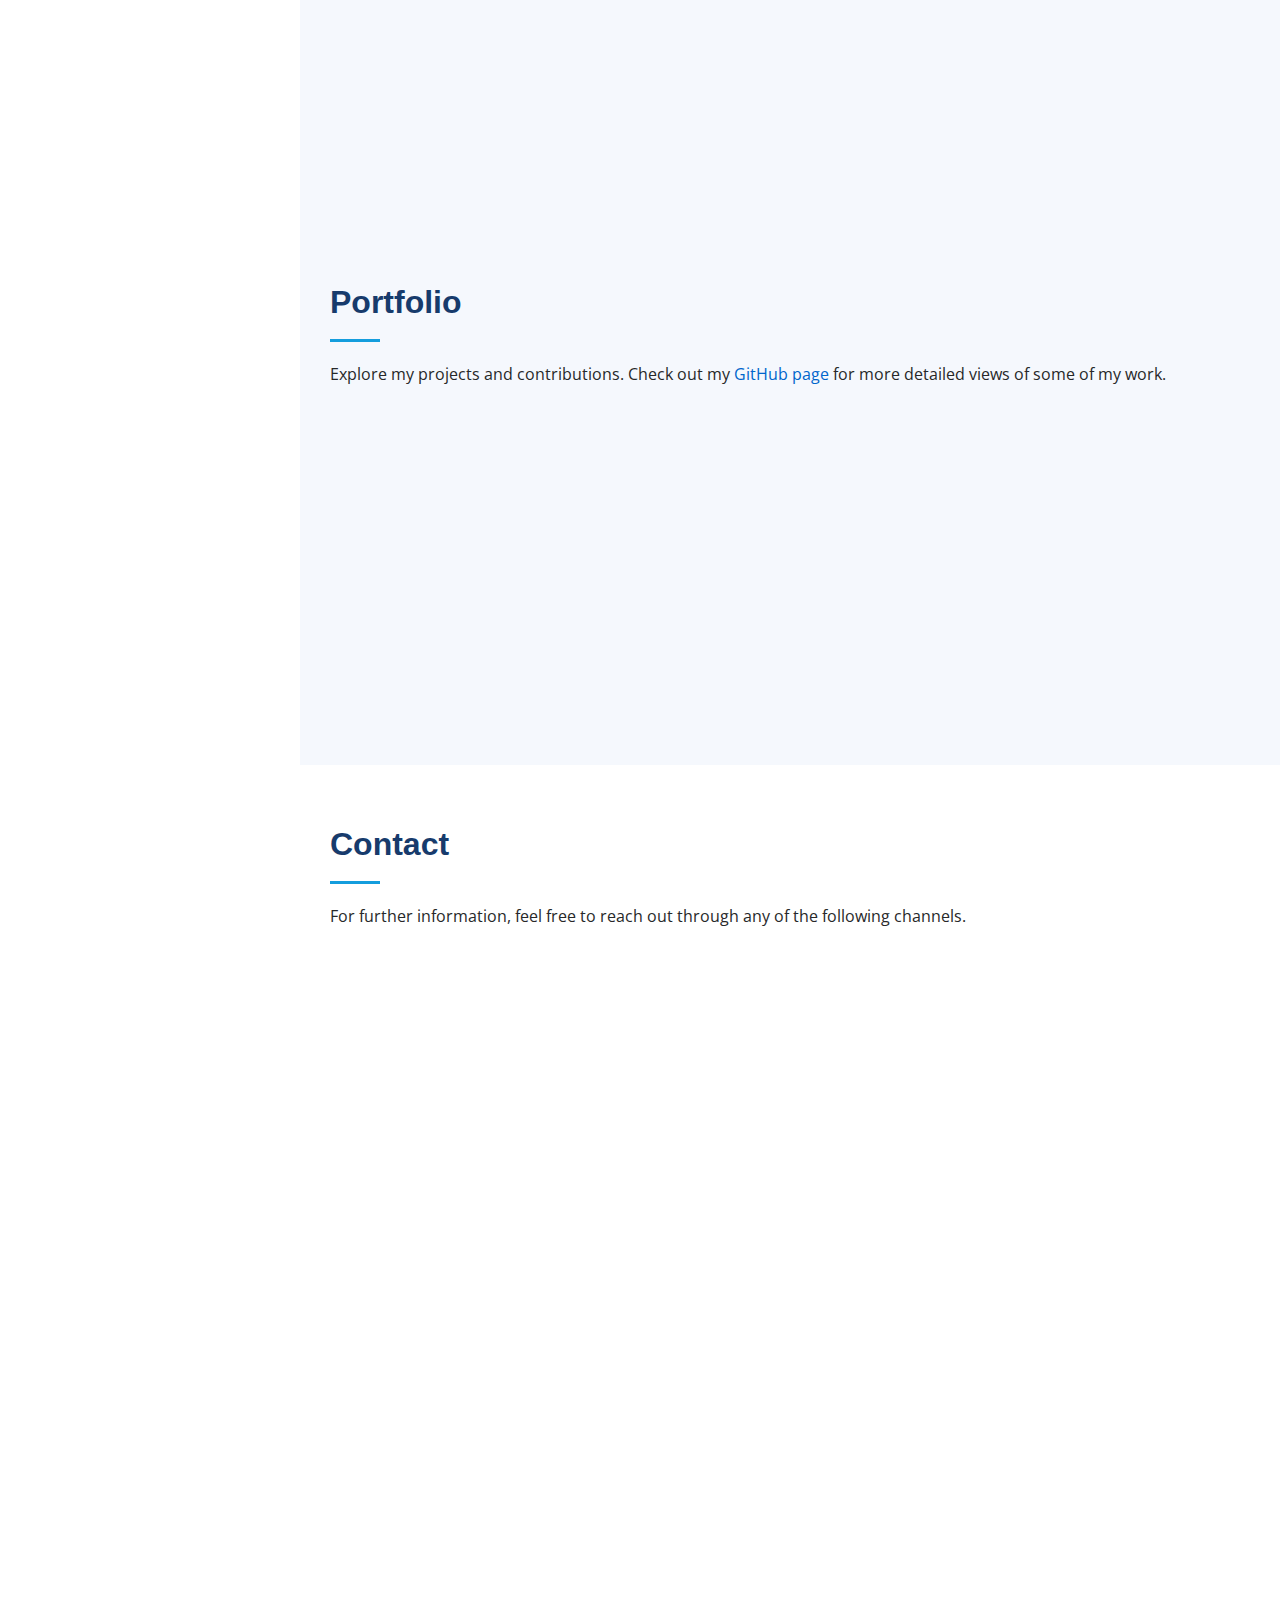
==== commit 306404b1: "google analytics reconfig" ====
--- a/index.html
+++ b/index.html
@@ -339,9 +339,9 @@
   <script src="assets/js/main.js"></script>
 
   <!-- Cookie Consent Banner -->
-  <div class="cookieConsentBanner" style="display: none;">
+  <div id="cookieConsentBanner" style="display: none;">
     <div>
-      <p>This site uses cookies to improve navigation and analyze usage. By continuing to use this site, you agree to the use of cookies. For details, visit the <a href="https://jackcoyne.me/cookie-policy">Cookie Policy</a>.<button id="acceptButton">OK</button>
+        <p>This site uses cookies to improve navigation and analyze usage. By continuing to use this site, you agree to the use of cookies. For details, visit the <a href="https://jackcoyne.me/cookie-policy">Cookie Policy</a>.<button id="acceptButton">OK</button></p>
     </div>
   </div>
 
--- a/assets/css/style.css
+++ b/assets/css/style.css
@@ -1101,10 +1101,10 @@
   color: white;
   text-align: center;
   padding: 10px;
-  z-index: 10000; /* High z-index to ensure visibility on top of other content */
-  display: flex; /* Use flexbox to align children inline */
-  justify-content: center; /* Center content horizontally */
-  align-items: center; /* Center content vertically */
+  z-index: 10000;
+  display: flex;
+  justify-content: center;
+  align-items: center;
 }
 
 #cookieConsentBanner p {
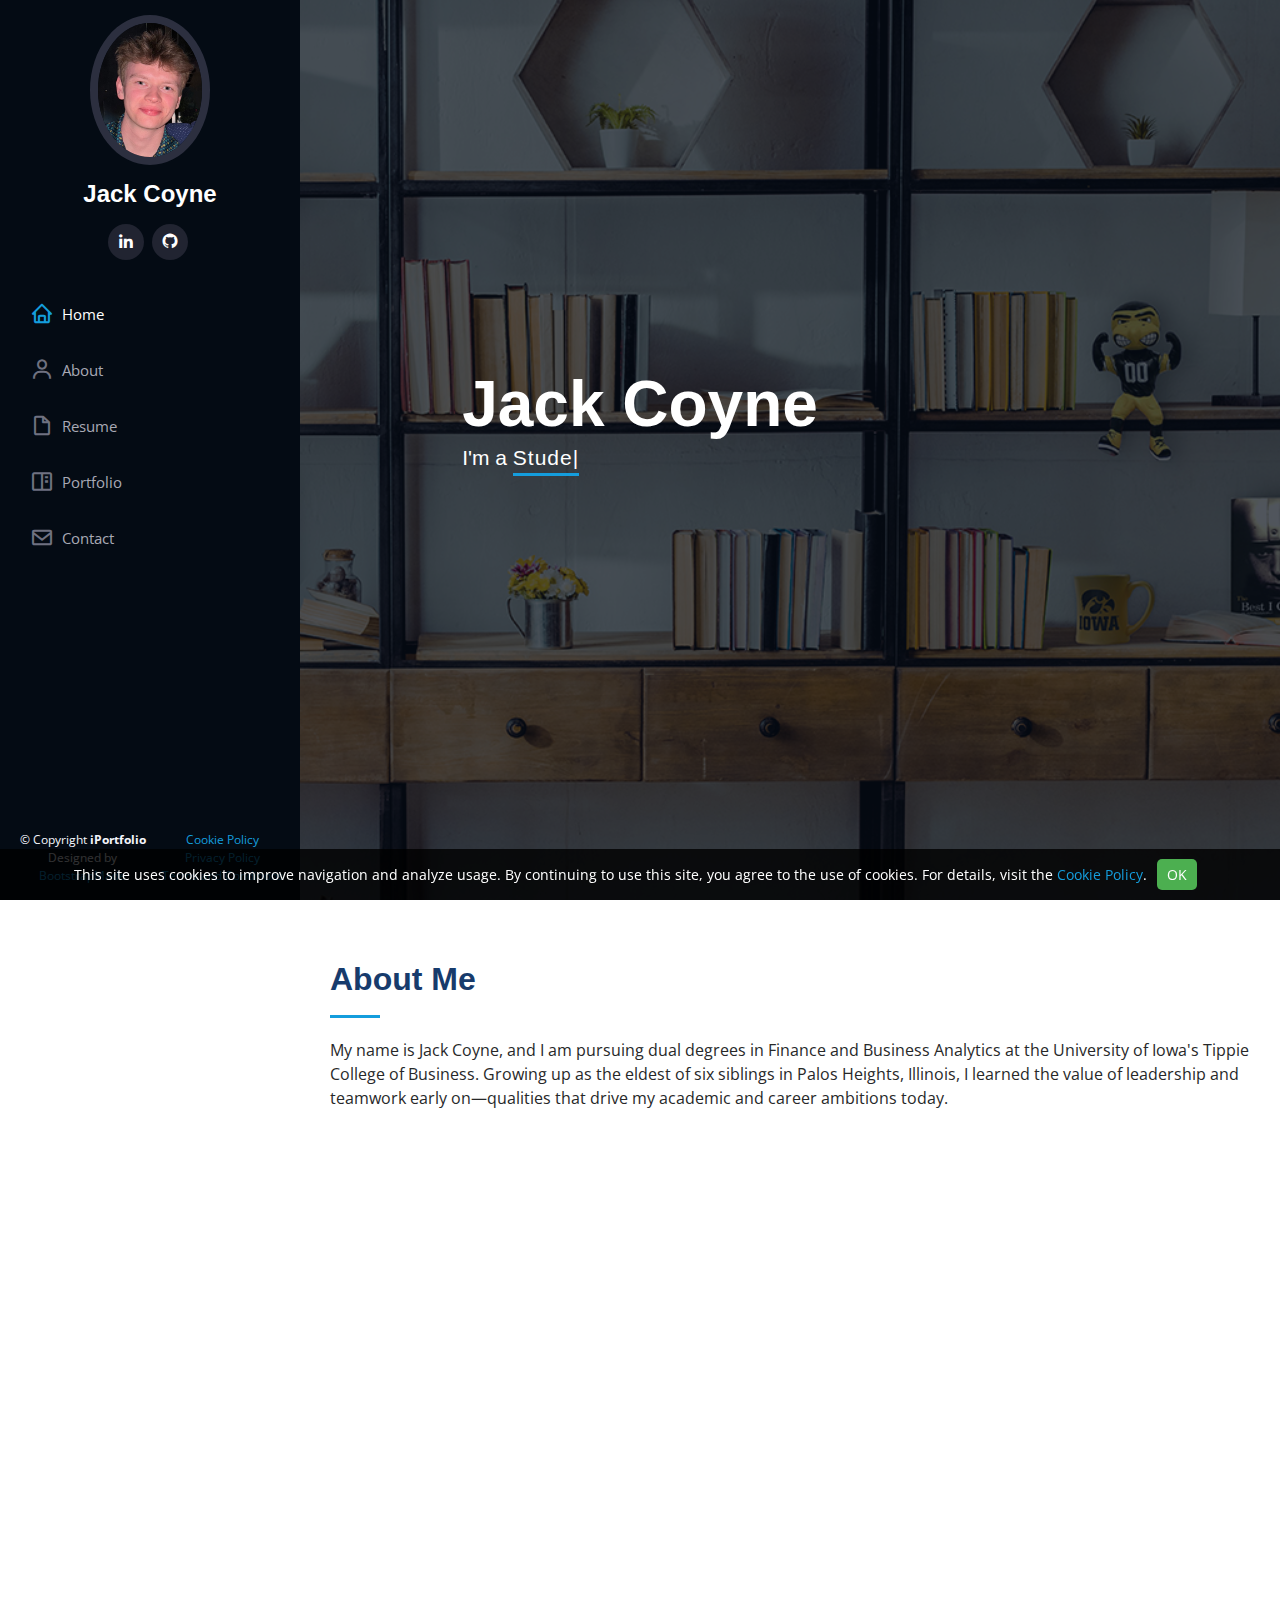
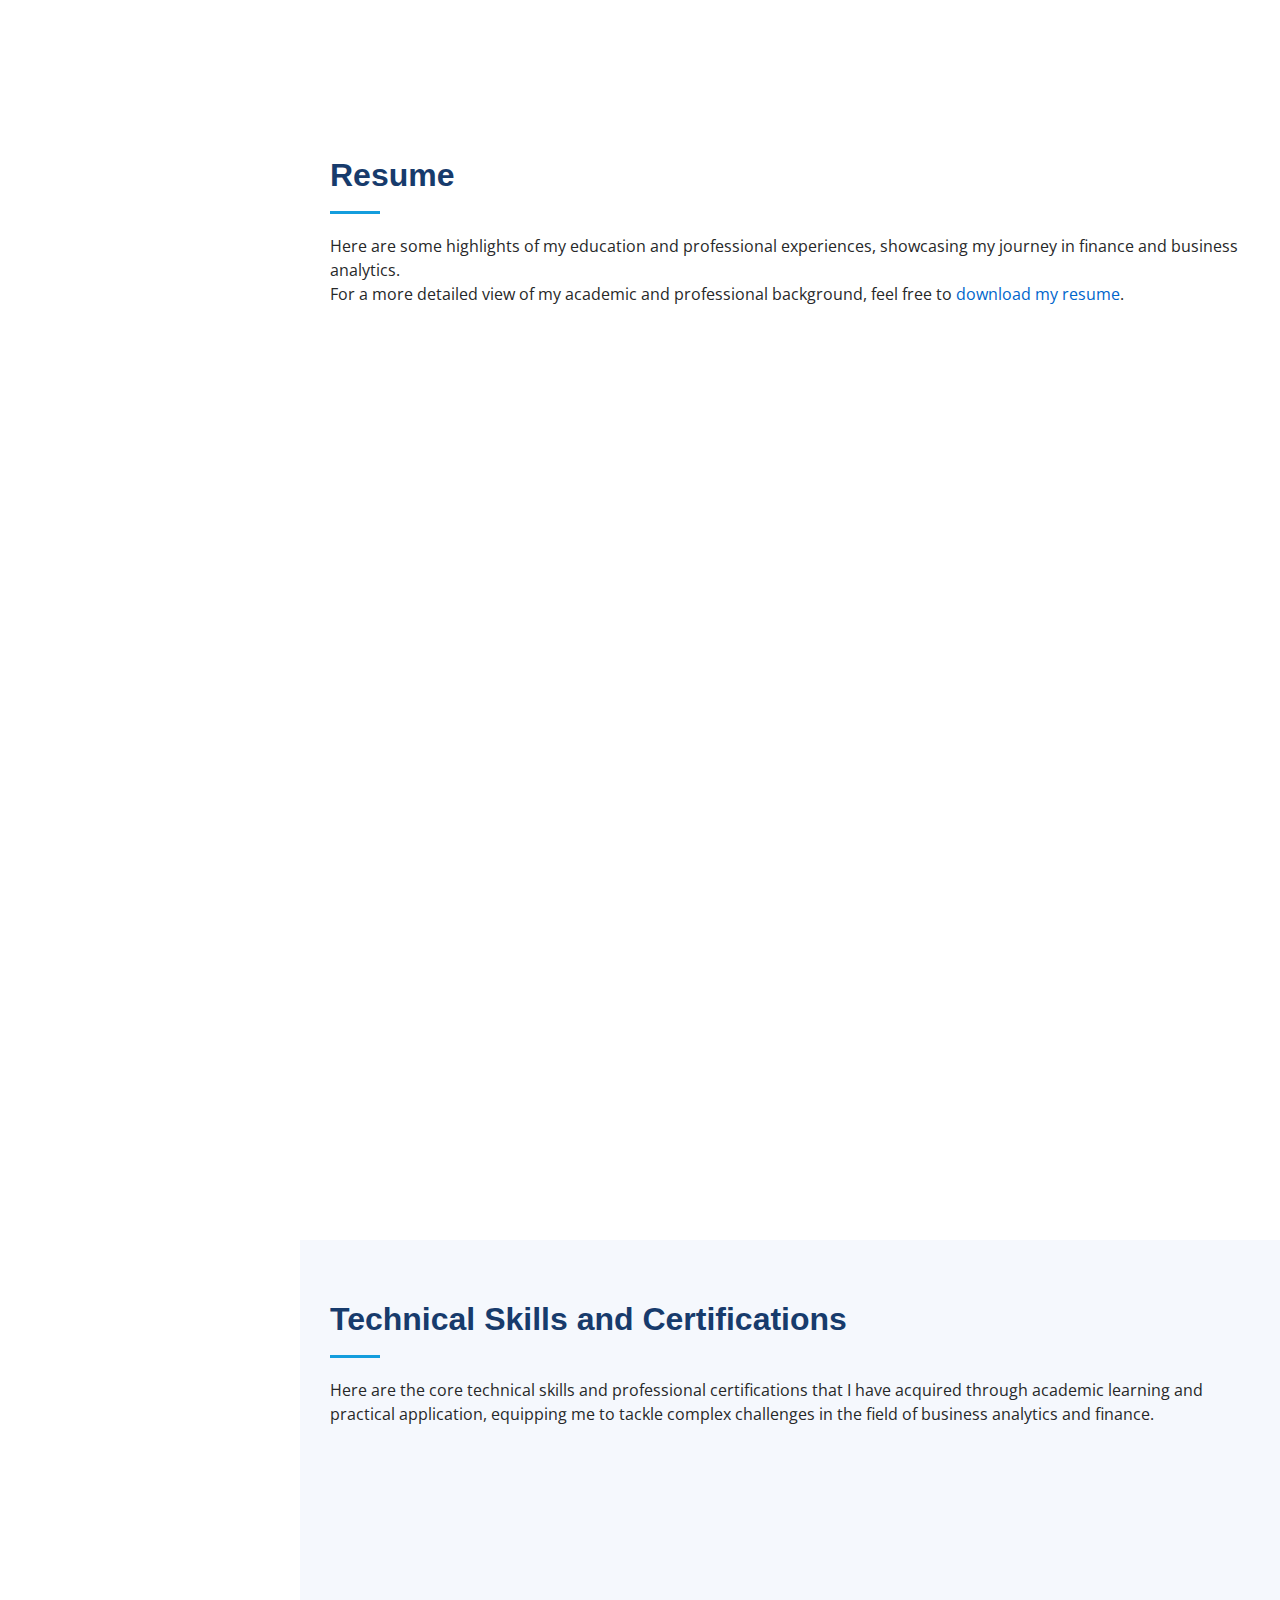
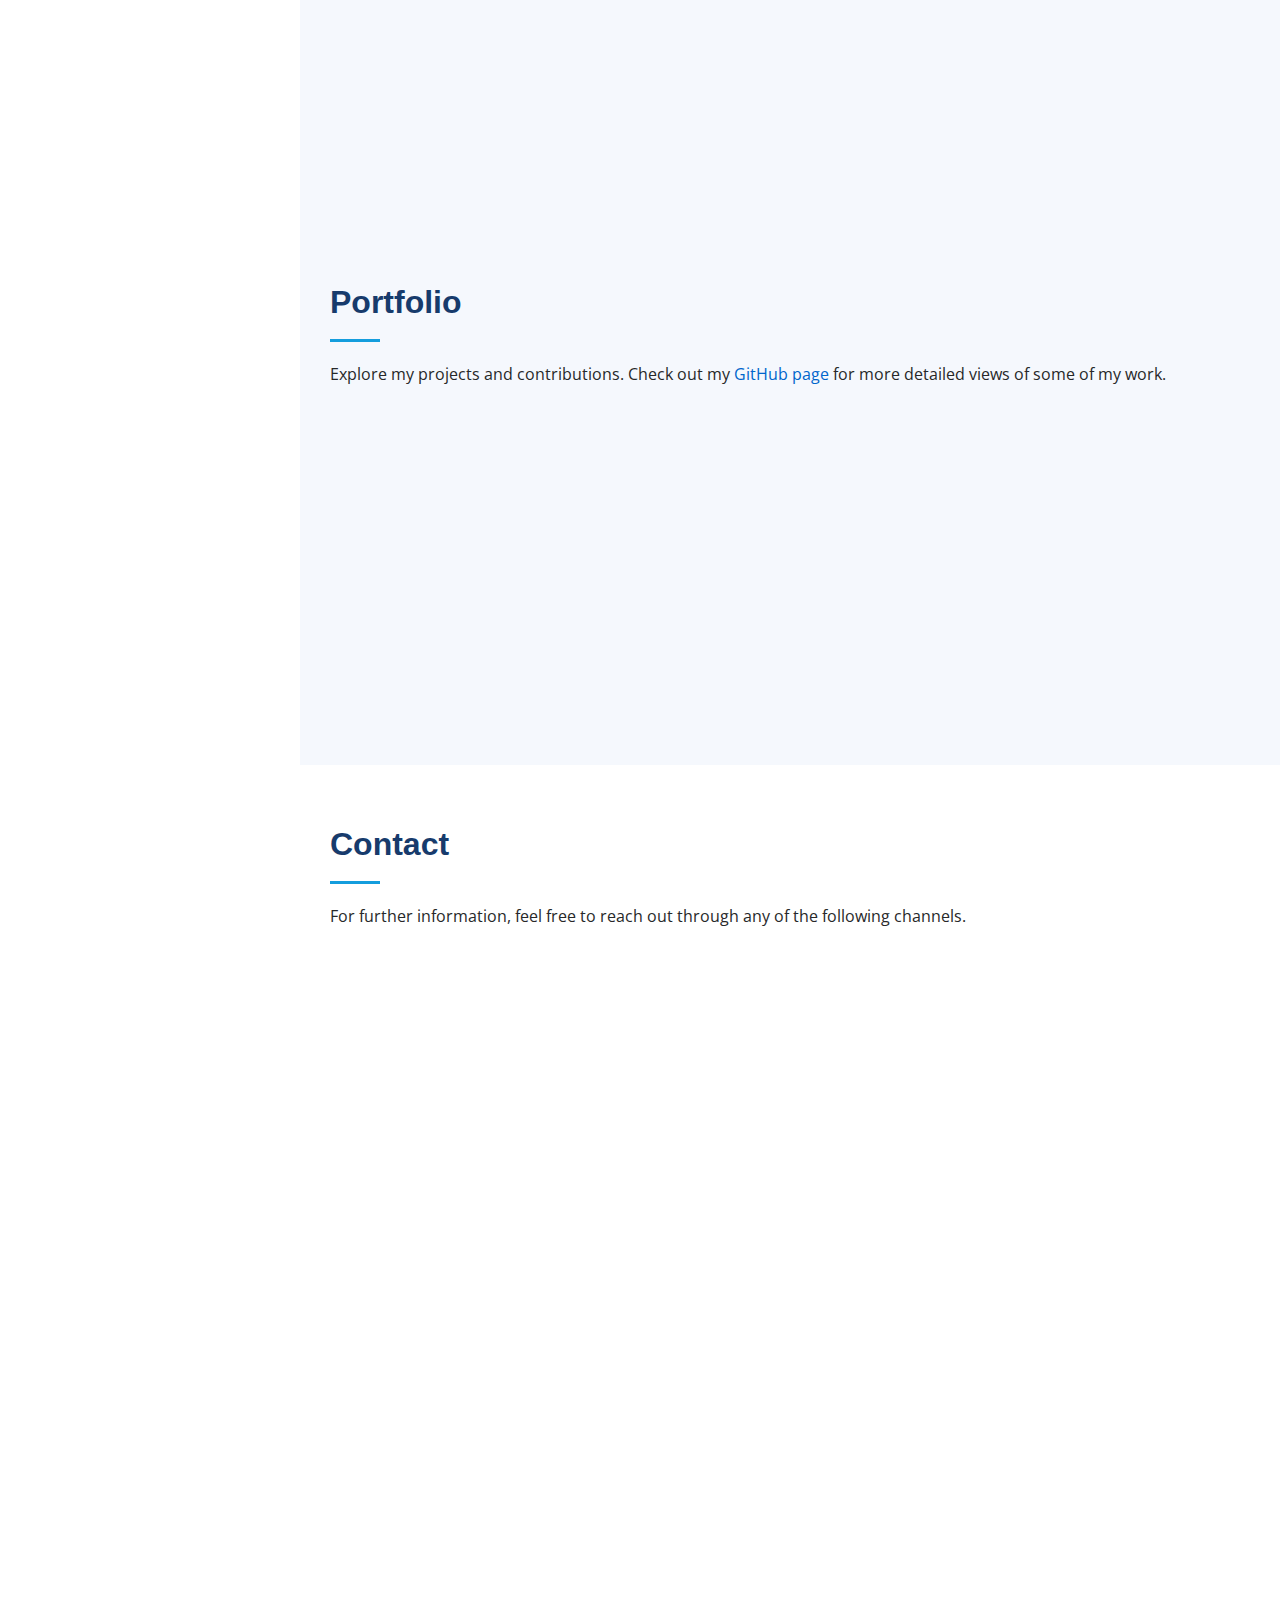
==== commit cd0e771b: "moved location of google analytics in html files" ====
--- a/index.html
+++ b/index.html
@@ -2,6 +2,18 @@
 <html lang="en">
 
 <head>
+  
+  <!-- Google tag (gtag.js) -->
+  <script async src="https://www.googletagmanager.com/gtag/js?id=G-61XTPJ1F43"></script>
+  <script>
+    window.dataLayer = window.dataLayer || [];
+    function gtag(){dataLayer.push(arguments);}
+    gtag('js', new Date());
+
+    gtag('config', 'G-61XTPJ1F43');
+  </script>
+  <!-- End Google tag (gtag.js) -->
+  
   <meta charset="utf-8">
   <meta content="width=device-width, initial-scale=1.0" name="viewport">
 
@@ -148,15 +160,15 @@
 
                   <h3 class="resume-title">Course Project Experience</h3>
                   <div class="resume-item">
-                      <h4>Data Wrangling</h4>
+                      <h4><a href="https://jackcoyne.me/dwproject" style="color: inherit; text-decoration: none;">Data Wrangling</a></h4>
                       <p>Utilized R to perform statistical analysis and visualized market trends from datasets related to the 2008 housing crisis.</p>
                   </div>
                   <div class="resume-item">
-                      <h4>Database Management</h4>
+                      <h4><a href="https://jackcoyne.me/dbmproject" style="color: inherit; text-decoration: none;">Database Management</a></h4>
                       <p>Developed SQL queries and managed a database with Oracle APEX, focusing on data-driven insights for business decision-making.</p>
                   </div>
                   <div class="resume-item">
-                      <h4>Digital Product Management</h4>
+                      <h4><a href="https://jackcoyne.me/dpmproject" style="color: inherit; text-decoration: none;">Digital Product Management</a></h4>
                       <p>Implemented Agile methodologies to design and deploy web applications, enhancing user experience and operational efficiency.</p>
                   </div>
               </div>
@@ -345,16 +357,6 @@
     </div>
   </div>
 
-  <!-- Google tag (gtag.js) -->
-  <script async src="https://www.googletagmanager.com/gtag/js?id=G-61XTPJ1F43"></script>
-  <script>
-    window.dataLayer = window.dataLayer || [];
-    function gtag(){dataLayer.push(arguments);}
-    gtag('js', new Date());
-
-    gtag('config', 'G-61XTPJ1F43');
-  </script>
-
 </body>
 
 </html>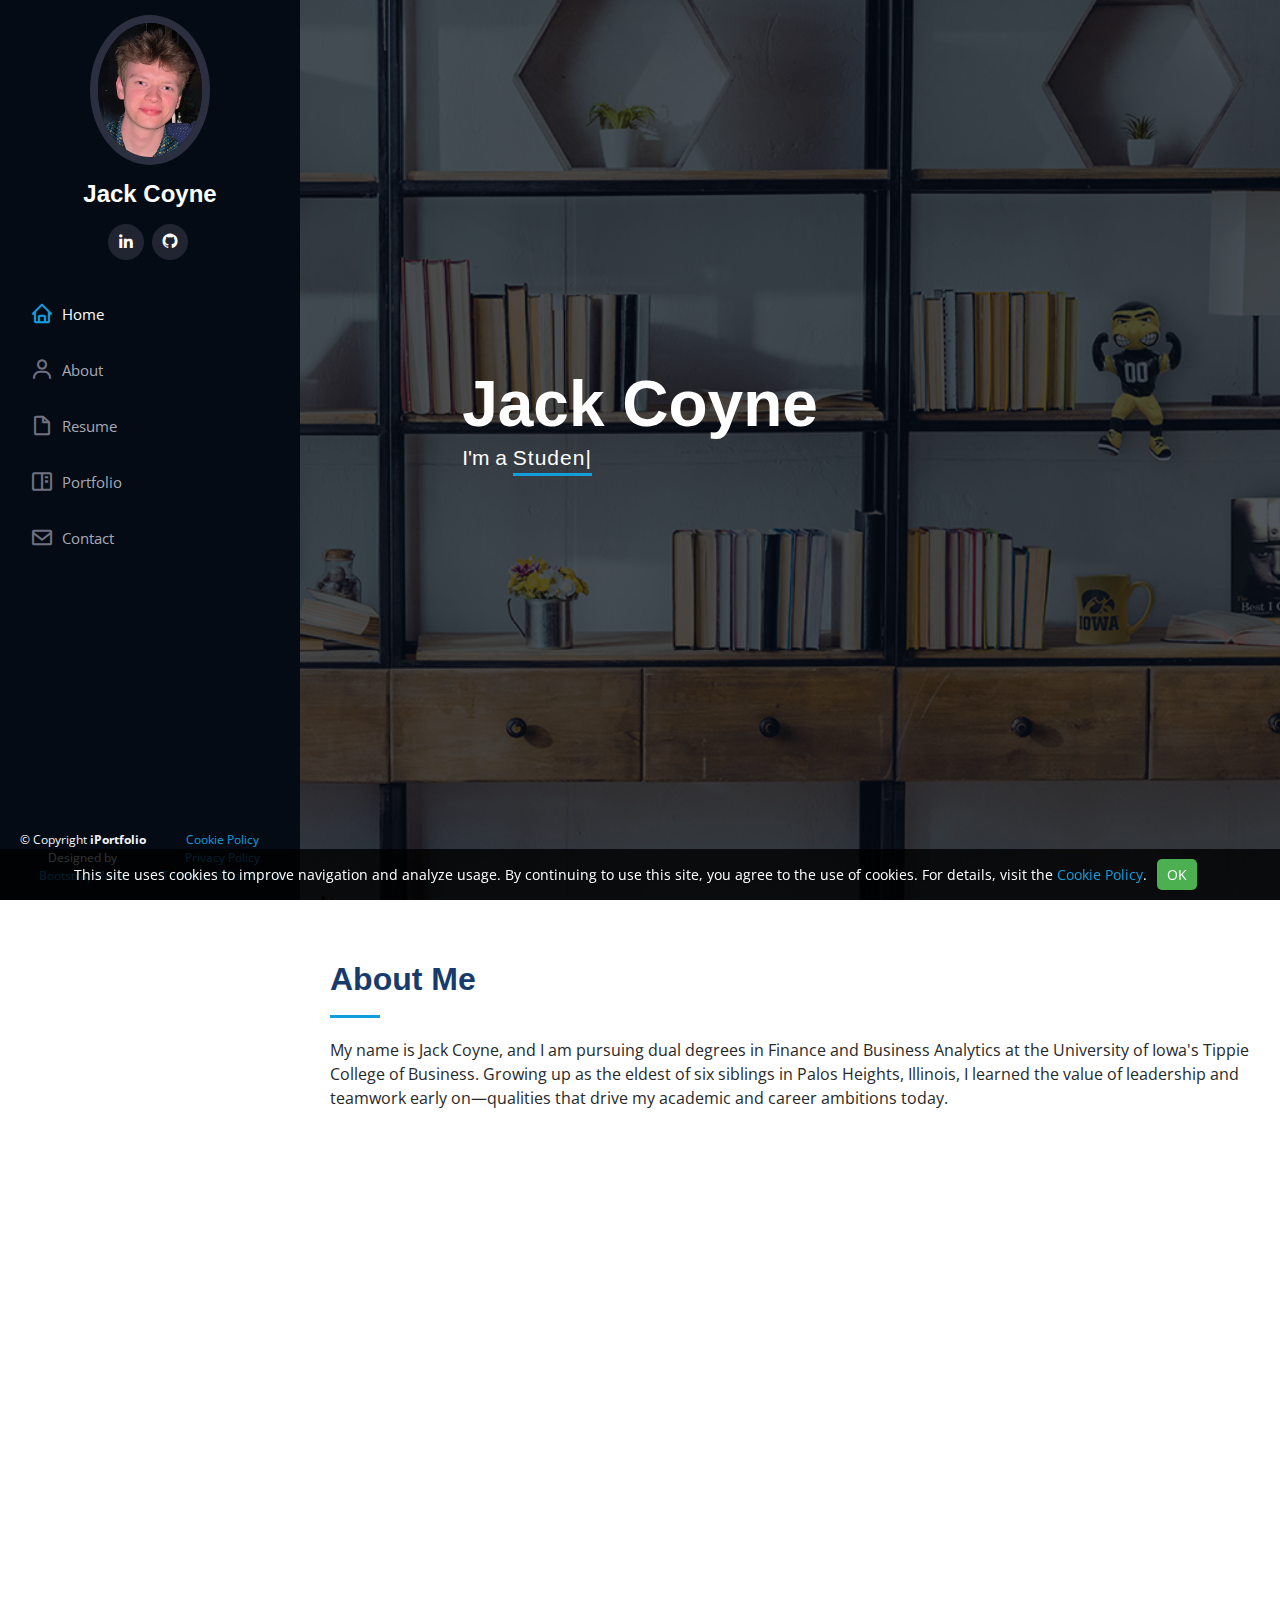
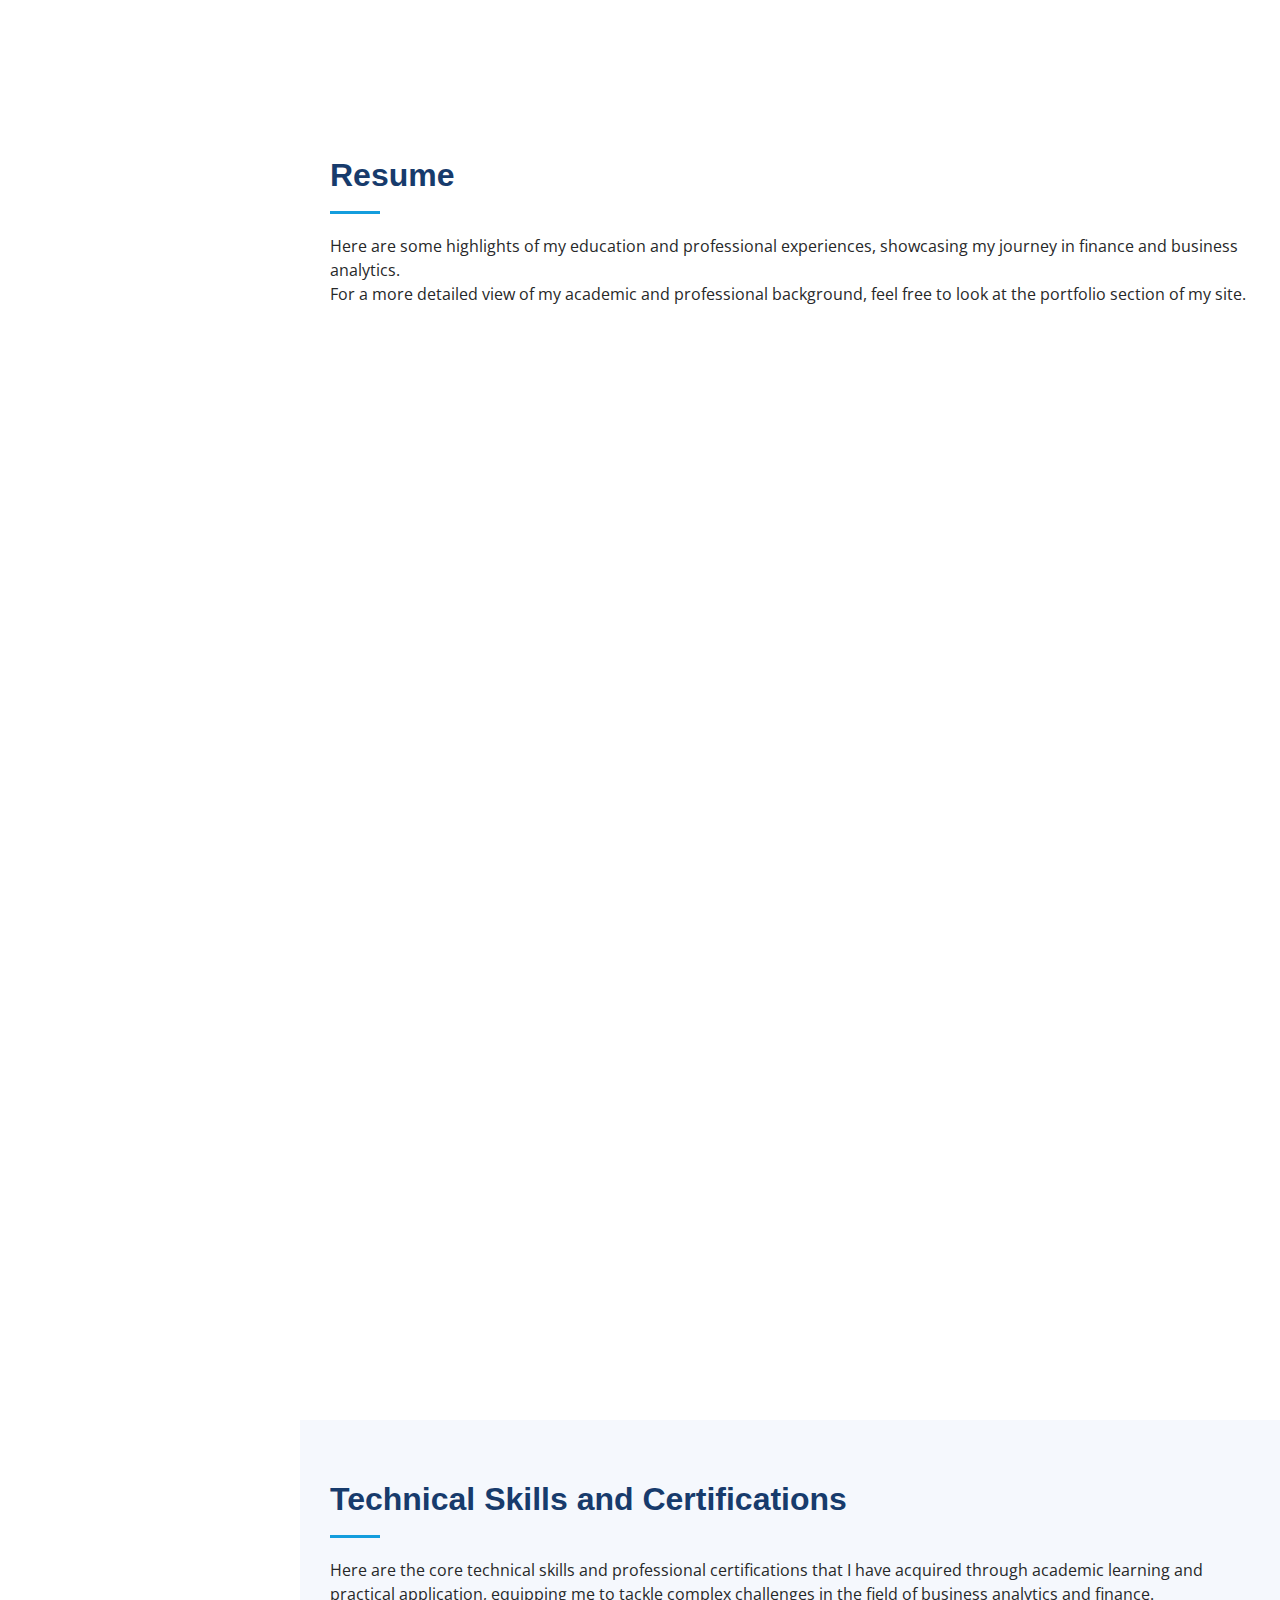
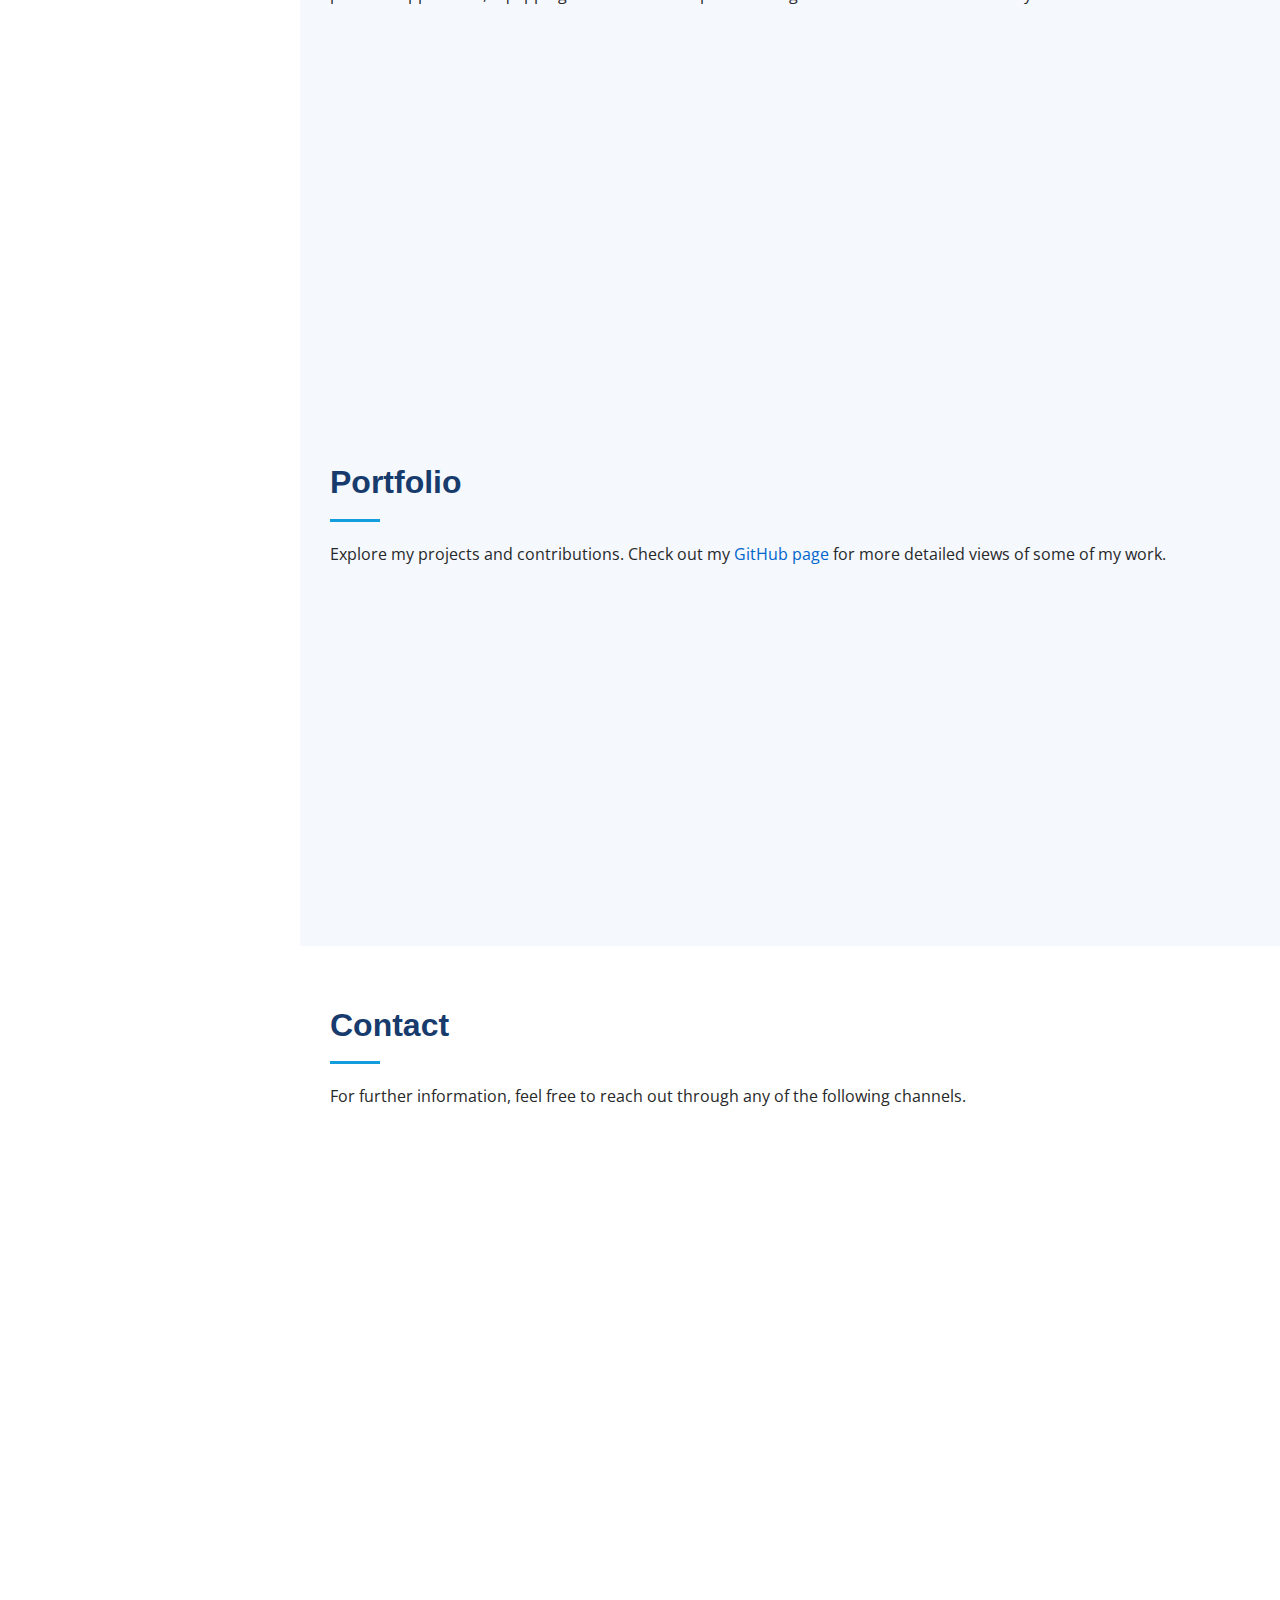
==== commit de7ed8f3: "routine updates" ====
--- a/index.html
+++ b/index.html
@@ -120,7 +120,7 @@
                   <li><i class="bi bi-chevron-right"></i> <strong>Age:</strong> <span>21</span></li>
                   <li><i class="bi bi-chevron-right"></i> <strong>Degree:</strong> <span>Bachelor</span></li>
                   <li><i class="bi bi-chevron-right"></i> <strong>Major:</strong> <span>Finance | Business Analytics</span></li>
-                  <li><i class="bi bi-chevron-right"></i> <strong>Year:</strong> <span>Junior</span></li>
+                  <li><i class="bi bi-chevron-right"></i> <strong>Year:</strong> <span>Senior</span></li>
                 </ul>
               </div>
             </div>
@@ -140,7 +140,8 @@
           <div class="section-title">
               <h2>Resume</h2>
               <p>Here are some highlights of my education and professional experiences, showcasing my journey in finance and business analytics.</p>
-              <p>For a more detailed view of my academic and professional background, feel free to <a href="assets/img/Jack_Coyne_Resume_(2).pdf" target="_blank">download my resume</a>.</p>
+              <p>For a more detailed view of my academic and professional background, feel free to look at the portfolio section of my site.</p>
+                <!-- <a href="assets/img/Jack_Coyne_Resume_(2).pdf" target="_blank">download my resume</a>.</p> -->
           </div>
 
           <div class="row">
@@ -153,8 +154,8 @@
                     <h5>University of Iowa, Iowa City, IA</h5>
                     <p><em>Anticipated May 2025</em></p>
                     <ul>
-                        <li>GPA: 3.44, Major GPA: 3.67</li>
-                        <li>Relevant Coursework: Corporate Finance, Database Management, Data Wrangling, Digital Product Management, Financial Accounting, Investment Management, Statistics for Business</li>
+                        <li>GPA: 3.53, Major GPA: 3.92</li>
+                        <li>Relevant Coursework: Database Management, Data Wrangling, Digital Product Management, Financial Accounting & Reporting, Investment Management, Optimization & Simluation Modeling</li>
                     </ul>
                 </div>            
 
@@ -176,19 +177,21 @@
               <div class="col-lg-6" data-aos="fade-up" data-aos-delay="100">
                   <h3 class="resume-title">Professional Experience</h3>
                   <div class="resume-item">
-                    <h4>Data Validation and Risk Management Intern</h4>
+                    <h4>Data Validation and Risk Management Intern & Consultant</h4>
                     <h5>CME Group, Chicago, IL</h5>
-                    <p><em>May 2024 – Present</em></p>
+                    <p><em>Internship: May 2024 – August 2024</em></p>
+                    <p><em>Consultantcy: August 2024 – Present</em></p>
                     <ul>
+                      <li>Collaborated with internal stakeholders and cross-functional teams to validate data integrity and enhance risk management and cloud migration processes, ensuring alignment with industry best practices.</li>
+                      <li>Wrote and ran SQL queries in BigQuery to support data extraction, transformation, and analysis for clearing house operations, helping improve data-driven decisions.</li>
                     </ul>
                   </div>
                   <div class="resume-item">
                       <h4>Parking Attendant</h4>
                       <h5>University of Iowa Parking and Transportation, Iowa City, IA</h5>
-                      <p><em>January 2024 – Present</em></p>
+                      <p><em>January 2024 – May 2024</em></p>
                       <ul>
-                        <li>Supported the efficient management of daily parking operations, contributing to the smooth handling of transactions.</li>
-                        <li>Provided prompt and effective assistance for parking-related inquiries, enhancing customer service and operational flow.</li>                    
+                        <li>Managed daily operations in various parking garages across campus, catering to a diverse clientele including patients, visitors, students, faculty, and staff.</li>
                       </ul>
                   </div>
                   <div class="resume-item">
@@ -196,8 +199,7 @@
                       <h5>Cog Hill Golf and Country Club, Lemont, IL</h5>
                       <p><em>May 2022 – January 2024</em></p>
                       <ul>
-                          <li>Part of a team that maintained golf course conditions for major events like the Junior PGA tournament.</li>
-                          <li>Trained new employees, enhancing team performance and maintenance standards.</li>
+                          <li>As a seasonal groundskeeper, I maintained a renowned golf course, handling landscaping, machinery operation, and training new team members to ensure high standards and team efficiency.</li>
                       </ul>
                   </div>
               </div>
@@ -271,7 +273,6 @@
             <div class="portfolio-wrap">
               <img src="assets/img/portfolio/portfolio-1.jpg" class="img-fluid" alt="Data Wrangling Course Project">
               <div class="portfolio-links">
-                <a href="assets/img/portfolio/portfolio-1.jpg" data-gallery="portfolioGallery" class="portfolio-lightbox" title="2008 Housing Crisis Analysis with R"><i class="bx bx-plus"></i></a>
                 <a href="https://jackcoyne.me/dwproject" title="More Details"><i class="bx bx-link"></i></a>
               </div>
             </div>
@@ -281,7 +282,6 @@
             <div class="portfolio-wrap">
               <img src="assets/img/portfolio/portfolio-2.jpg" class="img-fluid" alt="Database Management Course Project">
               <div class="portfolio-links">
-                <a href="assets/img/portfolio/portfolio-2.jpg" data-gallery="portfolioGallery" class="portfolio-lightbox" title="NCAA Baseketball Database with SQL"><i class="bx bx-plus"></i></a>
                 <a href="https://jackcoyne.me/dbmproject" title="More Details"><i class="bx bx-link"></i></a>
               </div>
             </div>
@@ -291,7 +291,6 @@
             <div class="portfolio-wrap">
               <img src="assets/img/portfolio/portfolio-3.jpg" class="img-fluid" alt="Digital Product Management Course Project">
               <div class="portfolio-links">
-                <a href="assets/img/portfolio/portfolio-3.jpg" data-gallery="portfolioGallery" class="portfolio-lightbox" title="Portfolio Website Project"><i class="bx bx-plus"></i></a>
                 <a href="https://jackcoyne.me/dpmproject" title="More Details"><i class="bx bx-link"></i></a>
               </div>
             </div>
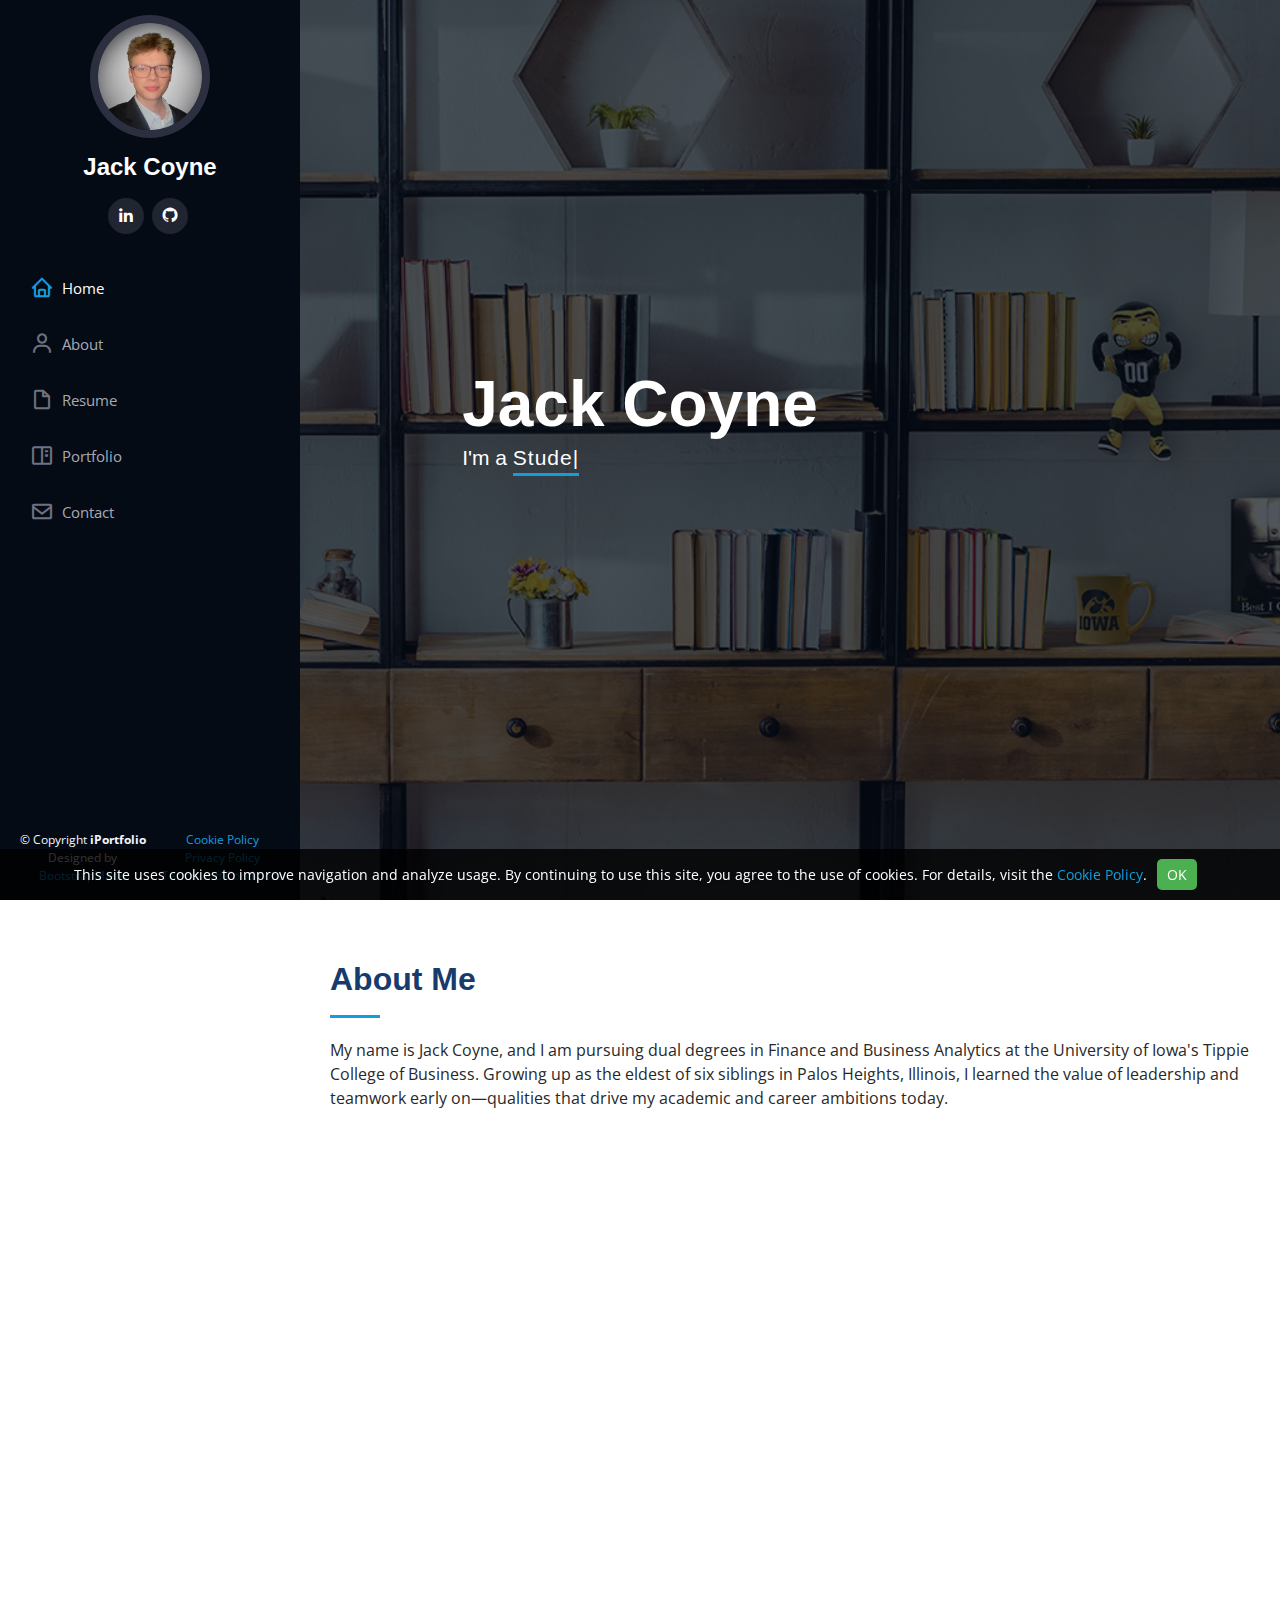
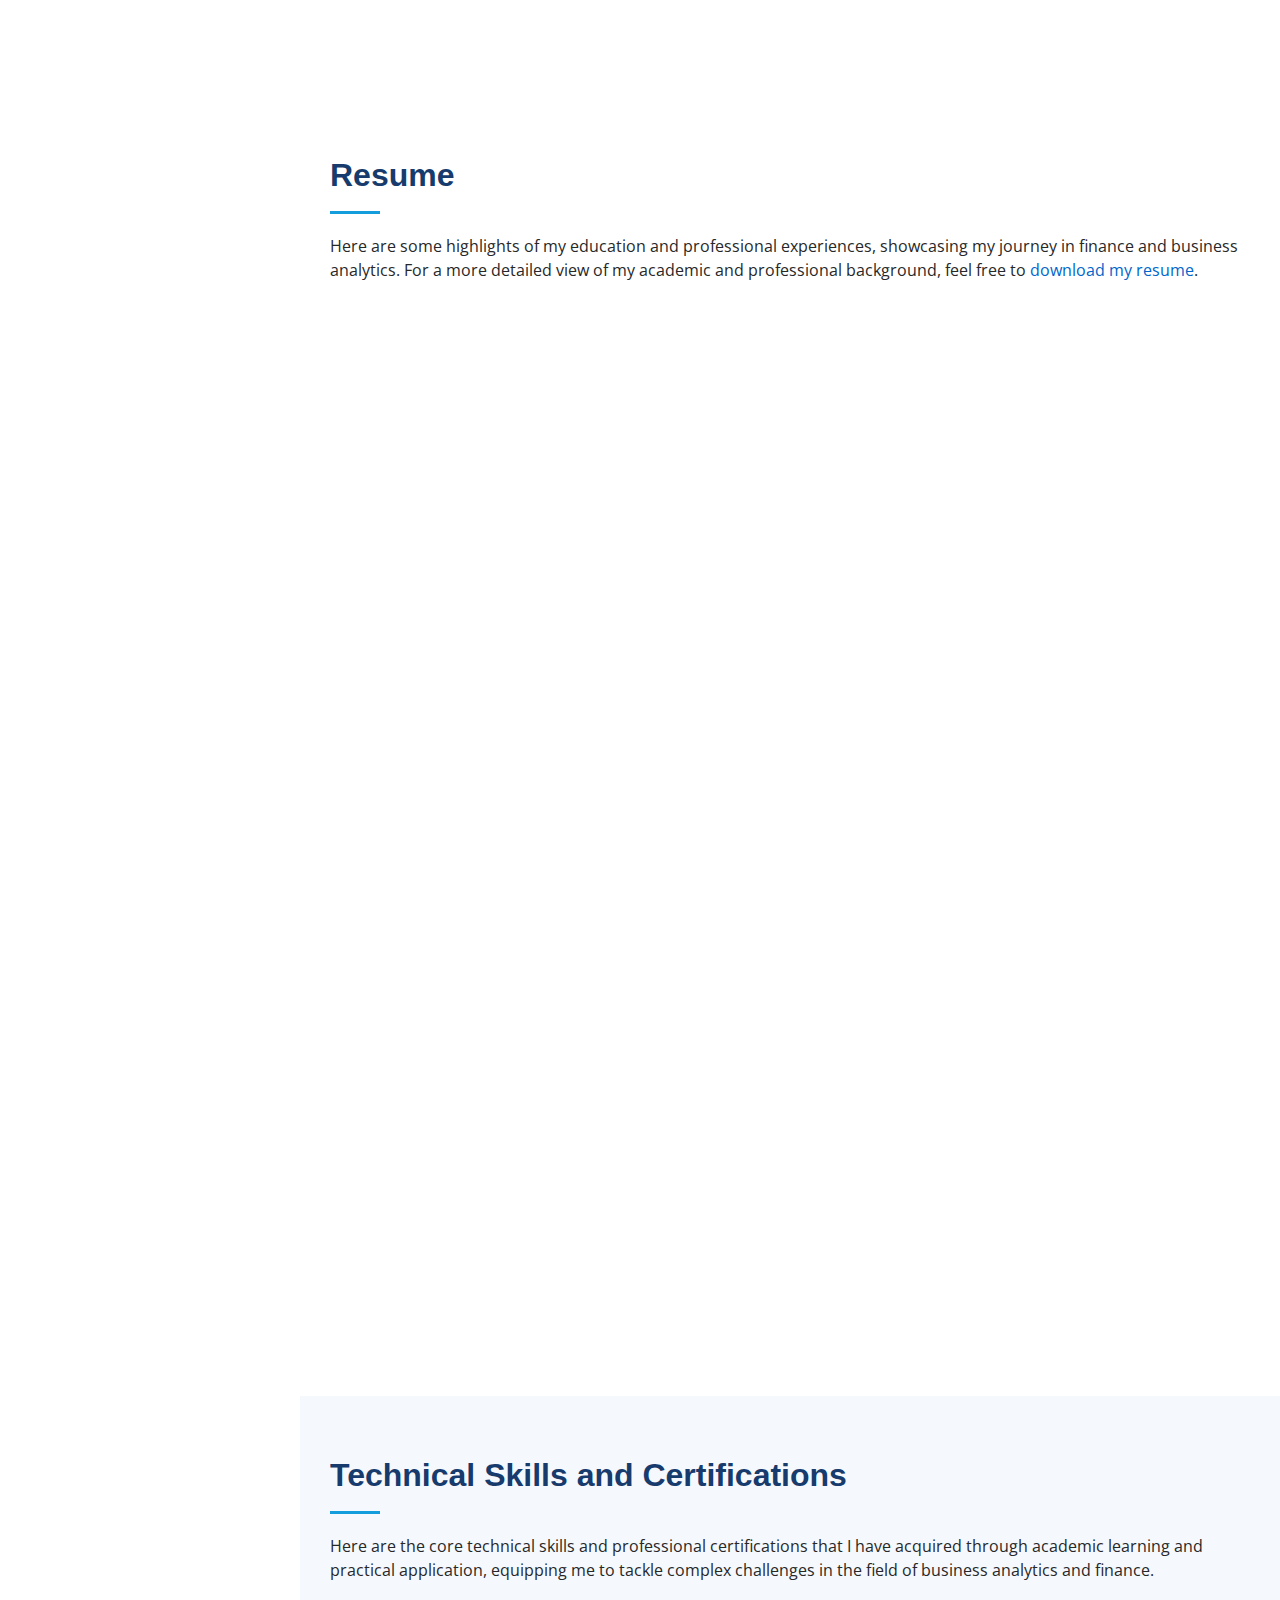
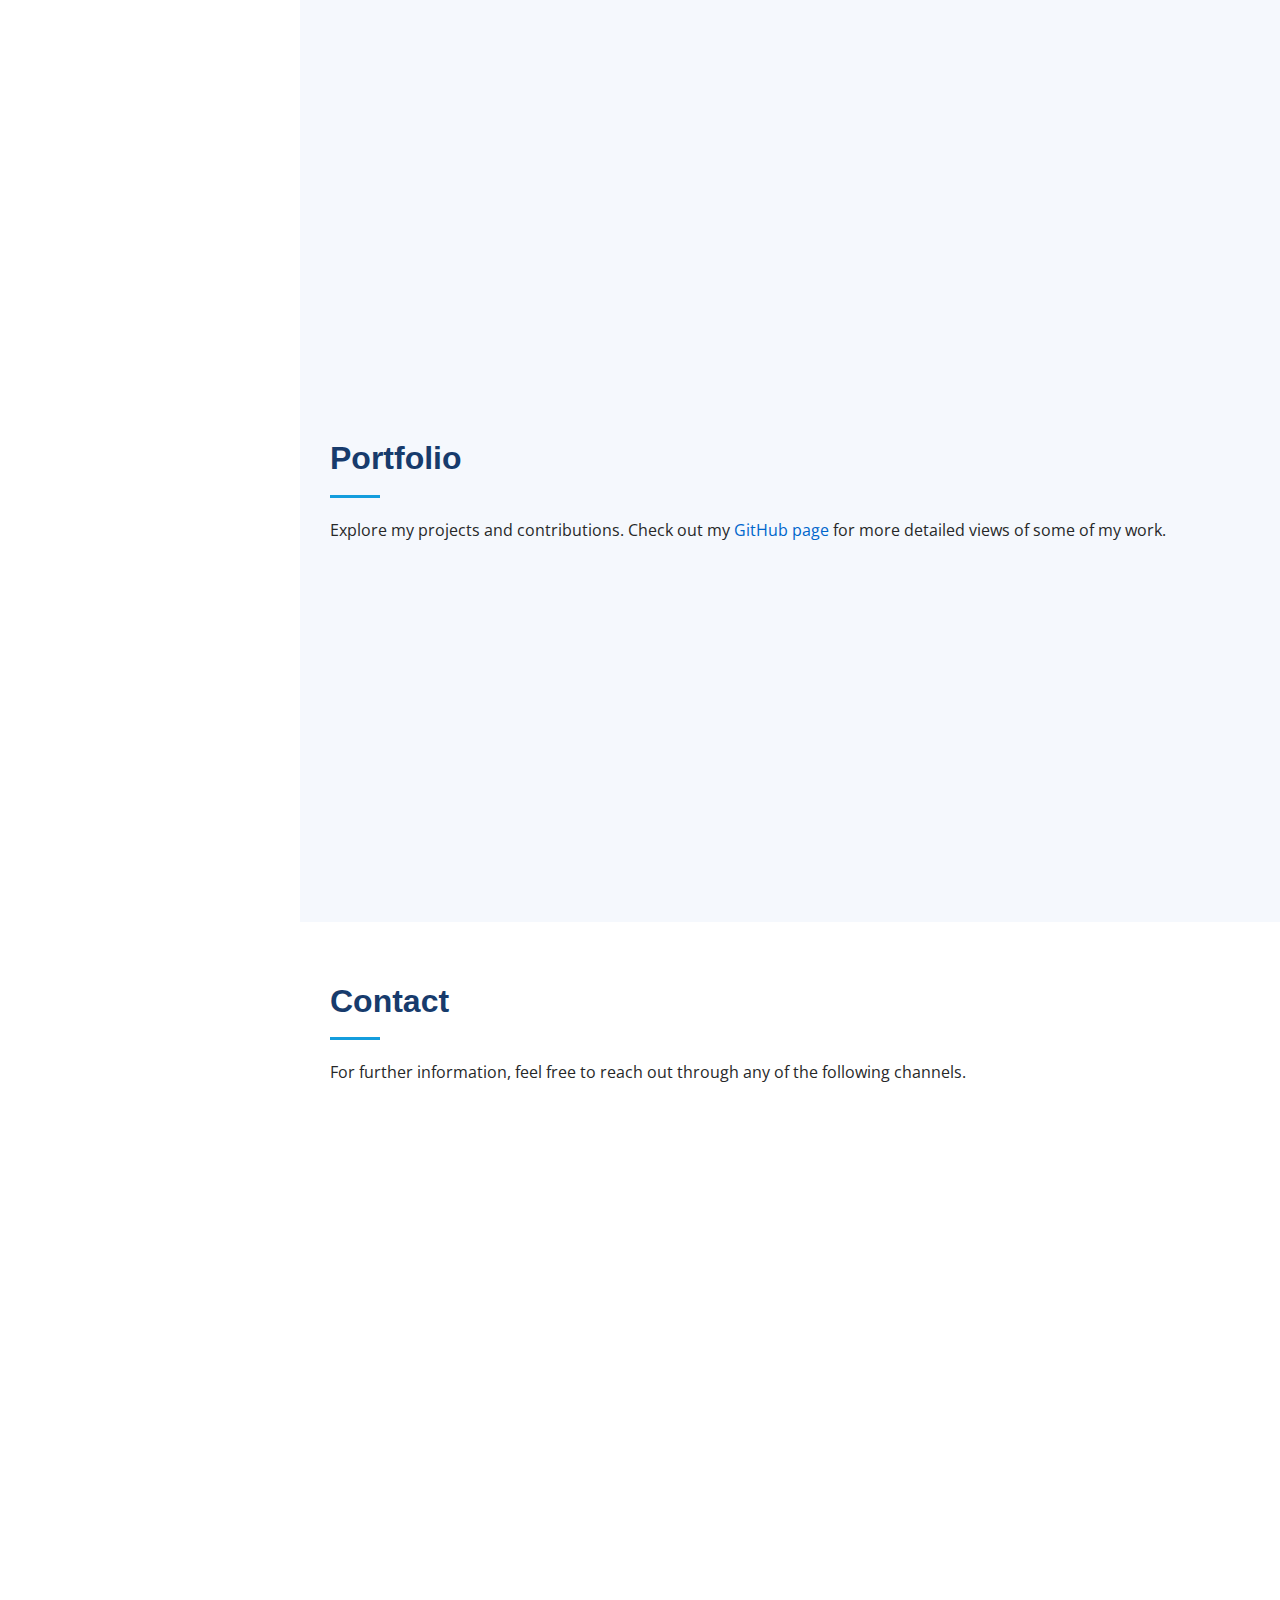
==== commit 9c939f65: "routine edits" ====
--- a/index.html
+++ b/index.html
@@ -99,12 +99,12 @@
 
         <div class="row">
           <div class="col-lg-4" data-aos="fade-right">
-            <img src="assets/img/profile-img.jpg" class="img-fluid" alt="">
+            <img src="assets/img/profile-img.jpg" class="img-fluid custom-profile-img" alt="">
           </div>
           <div class="col-lg-8 pt-4 pt-lg-0 content" data-aos="fade-left">
             <h3>Connecting Theory with Practice</h3>
             <p>
-              In my studies, I actively seek to apply theoretical knowledge in practical settings, exploring the intersections of market trends and data-driven decision-making. My coursework and hands-on experiences, ranging from managing databases to designing user-centric digital products, underscore the importance of ethical standards and analytical precision in finance.
+              I enjoy analyzing financial data and using those insights to solve real problems. Through projects, coursework, and professional experiences, I've honed my ability to interpret data, identify trends, and apply analytical techniques to address challenges. This hands-on approach has strengthened my understanding of how finance and data analysis combine to drive informed decision-making.
             </p>
             <div class="row">
               <div class="col-lg-6">
@@ -125,7 +125,7 @@
               </div>
             </div>
             <p>
-              Beyond the classroom, I nurture my passions through hobbies like playing pool, golfing, and attending sports events. My interest in media and music, with favorites ranging from movies like 'Good Will Hunting' and 'The Big Short' to music from Mac Miller and Led Zeppelin, provides a creative outlet and personal balance.
+              Beyond the classroom, I'm a big movie and music fan. Some personal favorites are <em>Good Will Hunting</em>, <em>Harry Potter</em>, and <em>The Big Short</em>, as well as arists like Led Zeppelin, Mac Miller, and Zach Bryan. I also enjoy playing golf, poker, and watching Chicago sports.
             </p>
           </div>
         </div>
@@ -139,9 +139,7 @@
 
           <div class="section-title">
               <h2>Resume</h2>
-              <p>Here are some highlights of my education and professional experiences, showcasing my journey in finance and business analytics.</p>
-              <p>For a more detailed view of my academic and professional background, feel free to look at the portfolio section of my site.</p>
-                <!-- <a href="assets/img/Jack_Coyne_Resume_(2).pdf" target="_blank">download my resume</a>.</p> -->
+              <p>Here are some highlights of my education and professional experiences, showcasing my journey in finance and business analytics. For a more detailed view of my academic and professional background, feel free to <a href="assets/img/Jack_Coyne_Resume_(2).pdf" target="_blank">download my resume</a>.</p>
           </div>
 
           <div class="row">
@@ -155,7 +153,7 @@
                     <p><em>Anticipated May 2025</em></p>
                     <ul>
                         <li>GPA: 3.53, Major GPA: 3.92</li>
-                        <li>Relevant Coursework: Database Management, Data Wrangling, Digital Product Management, Financial Accounting & Reporting, Investment Management, Optimization & Simluation Modeling</li>
+                        <li>Relevant Coursework: Database Management, Data Mining, Data Wrangling, Digital Product Management, Financial Accounting & Reporting, Fixed Income Securities, Investment Management, Optimization & Simluation Modeling</li>
                     </ul>
                 </div>            
 
@@ -183,7 +181,7 @@
                     <p><em>Consultantcy: August 2024 – Present</em></p>
                     <ul>
                       <li>Collaborated with internal stakeholders and cross-functional teams to validate data integrity and enhance risk management and cloud migration processes, ensuring alignment with industry best practices.</li>
-                      <li>Wrote and ran SQL queries in BigQuery to support data extraction, transformation, and analysis for clearing house operations, helping improve data-driven decisions.</li>
+                      <li>Wrote SQL queries in BigQuery to support data extraction, transformation, and analysis for clearing house operations, helping improve data-driven decisions.</li>
                     </ul>
                   </div>
                   <div class="resume-item">
--- a/assets/css/style.css
+++ b/assets/css/style.css
@@ -1086,6 +1086,27 @@
 
   .breadcrumbs ol li {
     display: inline-block;
+  }
+}
+
+/*--------------------------------------------------------------
+# Custom Styles for Specific Profile Image
+--------------------------------------------------------------*/
+.custom-profile-img {
+  width: 100%;
+  max-width: 300px;
+  height: auto;
+}
+
+@media (max-width: 768px) {
+  .custom-profile-img {
+    max-width: 200px;
+  }
+}
+
+@media (max-width: 576px) {
+  .custom-profile-img {
+    max-width: 150px;
   }
 }
 
